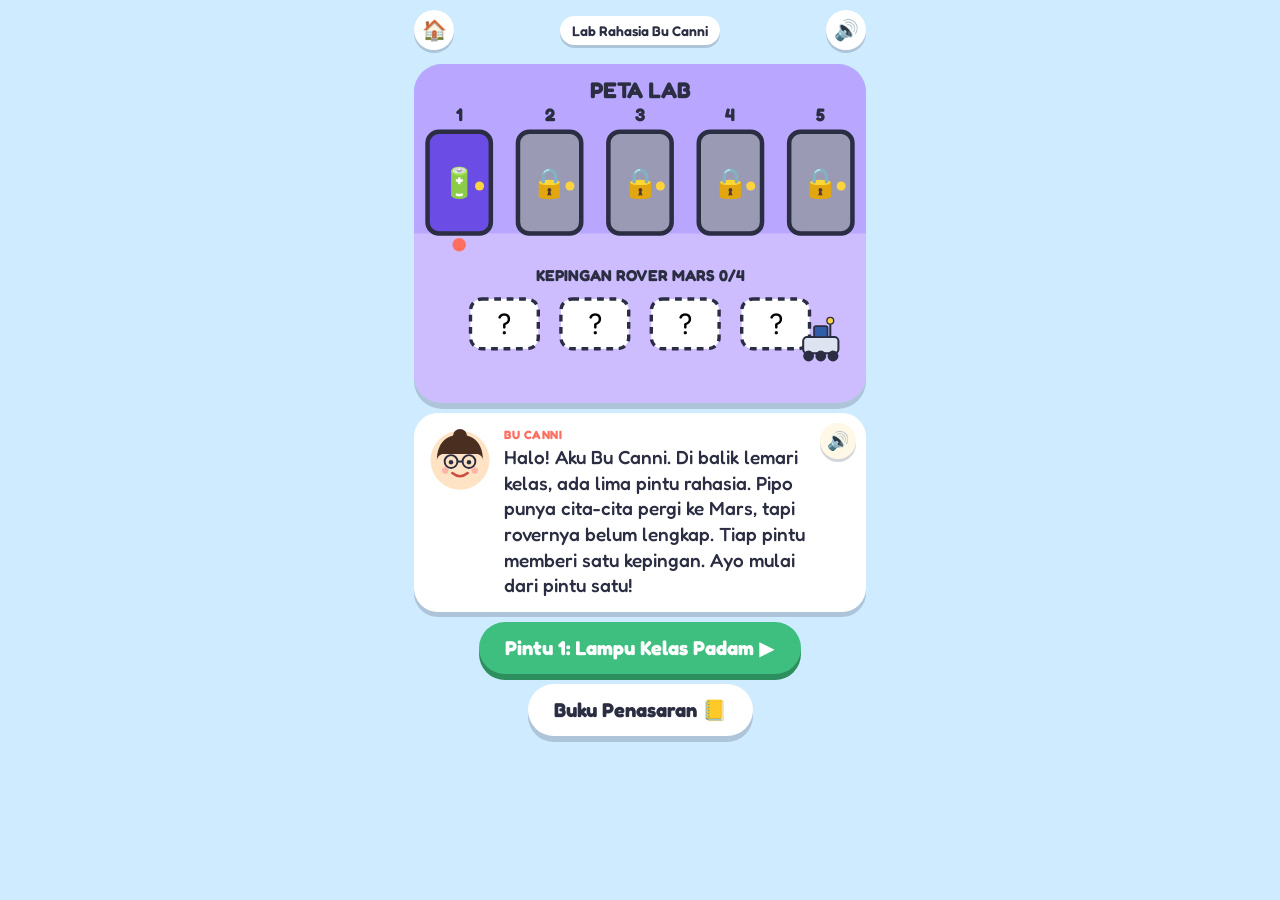
==== lab-bu-canni/index.html @ 76539319 "Abaqa: satu aplikasi untuk pelajaran formal dan game edukasi - Beranda Abaqa dengan dua kategori: Pe" ====
<!DOCTYPE html>
<html lang="id">
<head>
<meta charset="utf-8">
<meta name="viewport" content="width=device-width, initial-scale=1, viewport-fit=cover, user-scalable=no">
<title>Lab Rahasia Bu Canni</title>
<link href="https://fonts.googleapis.com/css2?family=Fredoka:wght@400;500;600;700&display=swap" rel="stylesheet">
<style>
  :root{--sky:#CFEBFF;--sky2:#9ED5FF;--sun:#FFD23F;--coral:#FF6F61;--mint:#6FE0B2;--lav:#B9A7FF;--ink:#2B2D42;--paper:#fff;--cream:#FFF8E7;--shadow:#2B2D4233;--ok:#3FBF7F}
  *{box-sizing:border-box;-webkit-tap-highlight-color:transparent}
  html,body{margin:0;height:100%;background:var(--sky);font-family:"Fredoka",system-ui,sans-serif;color:var(--ink);padding-top:env(safe-area-inset-top);padding-bottom:env(safe-area-inset-bottom)}
  body{display:flex;flex-direction:column;align-items:center;overflow:hidden;touch-action:manipulation;user-select:none;-webkit-user-select:none}
  #app{width:100%;max-width:480px;height:100%;display:flex;flex-direction:column}
  .top{display:flex;align-items:center;justify-content:space-between;gap:8px;padding:10px 14px 4px}
  .top .ep{font-weight:600;font-size:14px;background:#fff;border-radius:999px;padding:6px 12px;box-shadow:0 3px 0 var(--shadow);white-space:nowrap;overflow:hidden;text-overflow:ellipsis}
  .top button{border:0;background:#fff;border-radius:999px;width:40px;height:40px;font-size:20px;box-shadow:0 3px 0 var(--shadow);flex:0 0 auto}
  .steps{display:flex;gap:6px;justify-content:center;padding:4px 0 2px}
  .steps span{width:34px;height:8px;border-radius:999px;background:#fff8}
  .steps span.on{background:var(--coral)}.steps span.done{background:var(--ok)}
  .stage{flex:0 0 auto;margin:4px 14px;background:linear-gradient(var(--sky2),var(--sky));border-radius:28px;overflow:hidden;box-shadow:0 6px 0 var(--shadow);position:relative}
  .stage svg{display:block;width:100%;height:auto}
  .panel{flex:1 1 auto;display:flex;flex-direction:column;padding:6px 14px 14px;gap:10px;min-height:0;overflow:auto}
  .bubble{position:relative;background:var(--paper);border-radius:24px;padding:14px 48px 14px 14px;display:flex;gap:12px;align-items:flex-start;box-shadow:0 5px 0 var(--shadow);min-height:96px}
  .bubble .avatar{flex:0 0 64px;width:64px;height:64px}
  .bubble .who{font-size:12px;font-weight:700;color:var(--coral);letter-spacing:.5px;margin-bottom:2px}
  .bubble p{margin:0;font-size:19px;line-height:1.35;font-weight:500}
  .bubble .replay{position:absolute;right:10px;top:10px;border:0;background:var(--cream);width:36px;height:36px;border-radius:50%;font-size:18px;box-shadow:0 3px 0 var(--shadow)}
  .controls{display:flex;flex-wrap:wrap;gap:10px;justify-content:center;align-items:center}
  .btn{border:0;font-family:inherit;font-weight:700;font-size:20px;color:#fff;background:var(--coral);padding:14px 26px;border-radius:999px;box-shadow:0 6px 0 #C94F43;cursor:pointer;transition:transform .08s}
  .btn:active{transform:translateY(4px);box-shadow:0 2px 0 #C94F43}
  .btn.mint{background:var(--ok);box-shadow:0 6px 0 #2D8F5E}.btn.mint:active{box-shadow:0 2px 0 #2D8F5E}
  .btn.ghost{background:#fff;color:var(--ink);box-shadow:0 6px 0 var(--shadow)}.btn.ghost:active{box-shadow:0 2px 0 var(--shadow)}
  .btn.big{font-size:26px;padding:18px 36px}
  .btn.sq{width:64px;height:64px;padding:0;font-size:28px;border-radius:20px}
  .btn[disabled]{opacity:.4;pointer-events:none}
  .choices{display:grid;grid-template-columns:repeat(3,1fr);gap:10px;width:100%}
  .choice{border:4px solid #fff;background:#fff;border-radius:22px;padding:8px 4px 10px;text-align:center;font-weight:700;font-size:16px;box-shadow:0 5px 0 var(--shadow);cursor:pointer;transition:transform .1s}
  .choice svg{width:64px;height:64px;display:block;margin:0 auto 4px}
  .choice:active{transform:scale(.95)}
  .choice.picked{border-color:var(--sun);background:var(--cream)}
  .slider-wrap{width:100%;background:#fff;border-radius:22px;padding:10px 16px 6px;box-shadow:0 5px 0 var(--shadow)}
  .slider-wrap label{display:flex;justify-content:space-between;font-weight:700;font-size:14px;color:#777}
  input[type=range]{-webkit-appearance:none;width:100%;height:18px;border-radius:999px;background:linear-gradient(90deg,var(--lav),var(--sun));outline:0;margin:8px 0}
  input[type=range]::-webkit-slider-thumb{-webkit-appearance:none;width:44px;height:44px;border-radius:50%;background:#fff;border:5px solid var(--coral);box-shadow:0 4px 0 var(--shadow)}
  input[type=range]::-moz-range-thumb{width:44px;height:44px;border-radius:50%;background:#fff;border:5px solid var(--coral)}
  .pulse{animation:pulse 1s infinite}
  @keyframes pulse{0%,100%{transform:scale(1)}50%{transform:scale(1.08)}}
  .sticker{background:#fff;border-radius:24px;padding:12px;display:flex;gap:12px;align-items:center;box-shadow:0 5px 0 var(--shadow);width:100%}
  .sticker .badge{flex:0 0 72px;width:72px;height:72px;font-size:44px;text-align:center;line-height:72px;background:var(--cream);border-radius:20px}
  .sticker b{display:block;font-size:17px}.sticker span{font-size:15px;line-height:1.3}
  .pop{animation:pop .5s cubic-bezier(.2,1.6,.4,1)}
  @keyframes pop{from{transform:scale(.3);opacity:0}to{transform:scale(1);opacity:1}}
  .confetti{position:absolute;inset:0;pointer-events:none;overflow:hidden}
  .confetti i{position:absolute;top:-10px;width:10px;height:14px;border-radius:3px;animation:fall 1.6s linear forwards}
  @keyframes fall{to{transform:translateY(340px) rotate(540deg);opacity:0}}
  .program{display:flex;flex-wrap:wrap;gap:6px;min-height:44px;width:100%;background:#fff;border-radius:18px;padding:8px;box-shadow:0 4px 0 var(--shadow)}
  .program i{font-style:normal;width:38px;height:38px;border-radius:12px;background:var(--cream);display:grid;place-items:center;font-size:22px;border:3px solid var(--sun)}
  .program i.run{background:var(--sun)}
  .pair{display:grid;grid-template-columns:1fr 1fr;gap:10px;width:100%}
  .pair .btn{font-size:22px;padding:16px 10px}
  .shake{animation:shake .4s}
  @keyframes shake{0%,100%{transform:translateX(0)}25%{transform:translateX(-8px)}75%{transform:translateX(8px)}}
  .book{display:grid;grid-template-columns:repeat(5,1fr);gap:8px;width:100%}
  .book div{background:#fff;border-radius:18px;text-align:center;padding:8px 2px;font-size:30px;box-shadow:0 4px 0 var(--shadow)}
  .book div small{display:block;font-size:11px;font-weight:700;line-height:1.1;margin-top:2px}
  .book div.off{opacity:.35;filter:grayscale(1)}
</style>
</head>
<body>
<div id="app">
  <div class="top">
    <button id="home" title="Peta Lab">🏠</button>
    <span class="ep" id="epLabel">Lab Rahasia Bu Canni</span>
    <button id="mute" title="Suara">🔊</button>
  </div>
  <div class="steps" id="steps"></div>
  <div class="stage"><svg id="scene" viewBox="0 0 400 300"></svg><div class="confetti" id="confetti"></div></div>
  <div class="panel">
    <div class="bubble">
      <div class="avatar" id="avatar"></div>
      <div style="flex:1;min-width:0"><div class="who" id="who">BU CANNI</div><p id="line"></p></div>
      <button class="replay" id="replay" title="Ulangi suara">🔊</button>
    </div>
    <div class="controls" id="controls"></div>
  </div>
</div>

<script>
/* ================= Suara: rekaman (audio/<id>.mp3) atau TTS perangkat ================= */
const LINES={"Halo! Aku Bu Canni. Di balik lemari kelas, ada lima pintu rahasia. Pipo punya cita-cita pergi ke Mars, tapi rovernya belum lengkap. Tiap pintu memberi satu kepingan. Ayo mulai dari pintu satu!": "hub-01", "Kepingan rover sudah satu dari empat. Ayo buka pintu dua!": "hub-02a", "Kepingan rover sudah dua dari empat. Ayo buka pintu tiga!": "hub-02b", "Kepingan rover sudah tiga dari empat. Ayo buka pintu empat!": "hub-02c", "Kepingan rover sudah empat dari empat. Ayo buka pintu lima!": "hub-02d", "Semua pintu sudah terbuka dan Pipo sudah sampai di Mars! Kamu bisa main lagi episode mana saja.": "hub-03", "Pintu ini masih terkunci. Selesaikan episode sebelumnya dulu ya!": "hub-04", "Stikermu sudah nol dari lima. Ayo kumpulkan semuanya!": "hub-05a", "Stikermu sudah satu dari lima. Ayo kumpulkan semuanya!": "hub-05b", "Stikermu sudah dua dari lima. Ayo kumpulkan semuanya!": "hub-05c", "Stikermu sudah tiga dari lima. Ayo kumpulkan semuanya!": "hub-05d", "Stikermu sudah empat dari lima. Ayo kumpulkan semuanya!": "hub-05e", "Stikermu sudah lima dari lima. Lengkap! Hebat sekali!": "hub-06", "Hari ini kita belajar di kelas ya. Pipo juga ikut. Terang sekali kelasnya!": "e1-01", "Aaa! Gelap, Bu! Pipo takut gelap!": "e1-02", "Tenang, Pipo. Lampu padam karena listriknya habis. Hmm... Bu Canni punya ide. Ayo ikut ke lab rahasia!": "e1-03", "Lampu butuh listrik. Menurutmu, listrik bisa datang dari mana? Coba tebak!": "e1-04", "Wah, tebakanmu pintar! Tapi benar atau tidak ya? Ayo kita buktikan!": "e1-05", "Tebakan yang bagus! Benar atau tidak ya? Ayo kita buktikan!": "e1-06", "Ini panel surya. Panel ini suka cahaya matahari. Geser tombolnya supaya panel menghadap matahari!": "e1-07", "Yeay! Lampunya nyala! Lihat, Pipo senang sekali.": "e1-08", "Eh, mataharinya pindah ke atas. Putar panelnya lagi supaya tetap menghadap matahari.": "e1-09", "Hebat! Nyala lagi! Listriknya kita simpan juga ke baterai ya.": "e1-10", "Sekarang matahari sudah di sebelah sana. Kamu pasti bisa!": "e1-11", "Luar biasa! Baterainya hampir penuh!": "e1-12", "Bu, sudah malam! Mataharinya tidur. Lampunya mati lagi...": "e1-13", "Kalau malam, bagaimana ya? Ingat tidak, tadi siang listriknya kita simpan di baterai. Coba tekan baterainya!": "e1-14", "Yeay! Nyala! Baterainya menyimpan listrik dari matahari untuk malam hari.": "e1-15", "Panel surya mengubah cahaya matahari menjadi listrik. Baterai menyimpannya, supaya malam hari lampu tetap bisa nyala.": "e1-16", "Lampu jalan di dekat rumahmu, banyak yang pakai panel surya, lho! Coba cari kalau kamu lewat ya. Dan baterai ini, kita simpan untuk rover Mars Pipo.": "e1-17", "Selamat! Kamu dapat stiker Pakar Matahari. Dan kepingan Baterai untuk rover Mars kita! Sekarang tantangan di rumah: taruh dua es batu. Satu di bawah sinar matahari, satu di tempat teduh. Mana yang cair duluan? Tebak dulu, lalu buktikan!": "e1-18", "Bu, itu apa? Anjing ya?": "e2-01", "Itu kucing, Pipo. Lihat, telinganya runcing dan ada kumisnya.": "e2-02", "Kucing dan anjing bedanya apa, Bu? Aku bingung...": "e2-03", "Pipo belum bisa membedakan, karena Pipo belum pernah belajar. Robot pintar juga harus belajar. Ayo kita ajari Pipo!": "e2-04", "Supaya Pipo bisa membedakan kucing dan anjing, Pipo harus apa? Coba tebak!": "e2-05", "Bu Canni tunjukkan gambar, kamu yang kasih tahu Pipo. Ini kucing atau anjing?": "e2-06", "Yang ini apa?": "e2-07", "Betul! Pipo mencatat: telinga runcing, kumis panjang. Itu kucing.": "e2-08", "Betul! Telinga terkulai, lidah menjulur. Itu anjing.": "e2-09", "Pintar! Pipo makin paham.": "e2-10", "Betul lagi! Pipo mencatat.": "e2-11", "Hebat! Pipo hampir hafal.": "e2-12", "Sempurna! Pipo sudah belajar dari enam contoh!": "e2-13", "Hmm, coba lihat lagi. Telinganya runcing dan ada kumis. Ini kucing. Coba tekan lagi!": "e2-14", "Hmm, coba lihat lagi. Telinganya terkulai dan lidahnya menjulur. Ini anjing. Coba tekan lagi!": "e2-15", "Sekarang giliran Pipo! Ini hewan baru, belum pernah Pipo lihat. Tanya Pipo: ini apa?": "e2-16", "Kucing! Telinganya runcing!": "e2-17", "Satu lagi. Tanya Pipo!": "e2-18", "Anjing! Lidahnya menjulur!": "e2-19", "Yang terakhir. Tanya Pipo!": "e2-20", "Eh? Ini... aku belum pernah belajar ini, Bu! Telinganya panjang sekali...": "e2-21", "Pipo hanya tahu yang sudah diajari. Kelinci belum pernah ada di contoh. Ayo ajari Pipo: ini kelinci!": "e2-22", "Kelinci! Sekarang aku tahu tiga hewan!": "e2-23", "Komputer pintar belajar seperti Pipo: dari banyak contoh. Makin banyak contohnya, makin pintar. Tapi yang belum pernah diajari, dia tidak tahu.": "e2-24", "HP yang bisa mengenali wajah Ayah dan Ibu, belajar dari banyak foto juga, lho! Mata pintar ini kita pasang di rover Mars Pipo.": "e2-25", "Selamat! Kamu dapat stiker Guru Robot. Dan kepingan Mata Pintar untuk rover Mars kita! Sekarang tantangan di rumah: tunjukkan tiga foto hewan ke Ayah atau Ibu, lalu ceritakan apa bedanya. Kamu jadi gurunya!": "e2-26", "Bu Canni! Aku tadi beli es krim, terus tersesat. Aku tidak tahu aku di mana!": "e3-01", "Tenang, Pipo. Jangan ke mana-mana. Ada teman-teman yang bisa melihat Pipo dari langit. Mereka jauh sekali, di atas awan.": "e3-02", "Siapa yang bisa membantu menemukan Pipo dari atas langit? Coba tebak!": "e3-03", "Lihat, ada tiga satelit di langit. Tekan satu satelit untuk minta bantuan!": "e3-04", "Satelit bilang: Pipo ada di dalam lingkaran ini. Hmm, lingkarannya besar sekali! Pipo bisa di mana saja. Tekan satelit lagi!": "e3-05", "Dua lingkaran! Pipo pasti di tempat keduanya bertumpuk. Masih luas. Satu satelit lagi!": "e3-06", "Tiga lingkaran bertemu di satu tempat. Pipo pasti di situ! Tekan tanda tanya di peta!": "e3-07", "Belum, cari tempat ketiga lingkaran bertemu. Di situ ada tanda tanya.": "e3-08", "Ketemu! Bu Canni, aku di dekat toko es krim!": "e3-09", "Satelit mengelilingi Bumi, jauh di atas langit. HP bertanya ke beberapa satelit sekaligus, lalu menggambar titik di peta. Satu satelit saja belum cukup, butuh beberapa.": "e3-10", "Peta di HP Ayah dan Ibu bekerja seperti ini, namanya GPS. Peta ini kita pasang di rover Mars, supaya Pipo tidak tersesat di sana!": "e3-11", "Selamat! Kamu dapat stiker Penjelajah Peta. Dan kepingan Peta untuk rover Mars kita! Sekarang tantangan di rumah: minta Ayah atau Ibu membuka peta di HP. Cari rumahmu, lalu cari sekolahmu. Jauh atau dekat?": "e3-12", "Bu, aku mau kirim surat ke jendela lab Bu Canni pakai layangan. Tapi layanganku tidak mau terbang. Anginnya tidur!": "e4-01", "Layangan memang butuh angin. Tapi Bu Canni punya alat yang bisa terbang tanpa angin: drone! Ayo kita coba.": "e4-02", "Drone bisa terbang tanpa angin. Menurutmu, apa yang membuatnya naik ke atas? Coba tebak!": "e4-03", "Tekan tombolnya cepat-cepat untuk memutar baling-baling! Tap, tap, tap!": "e4-04", "Terbang! Baling-balingnya mendorong udara ke bawah, jadi drone naik. Sekarang geser drone ke jendela Bu Canni.": "e4-05", "Pas di depan jendela! Tekan Antar Surat!": "e4-06", "Terkirim! Terima kasih, Pipo! Suratnya sampai tanpa angin.": "e4-07", "Baling-baling berputar cepat dan mendorong udara ke bawah. Udara yang terdorong membuat drone terangkat ke atas. Layangan beda: dia menunggu angin yang mendorongnya.": "e4-08", "Tahu tidak? Di Mars, ada helikopter kecil bernama Ingenuity yang benar-benar terbang seperti ini! Kita pasang helikopter kecil di rover Pipo.": "e4-09", "Selamat! Kamu dapat stiker Pilot Drone. Dan kepingan Helikopter Mars untuk rover Mars kita! Sekarang tantangan di rumah: tiup telapak tanganmu dari atas, kuat-kuat. Terasa? Itu udara yang terdorong, seperti di bawah drone!": "e4-10", "Semua kepingan sudah lengkap! Baterai, mata pintar, peta, dan helikopter kecil. Ayo ke Mars, Bu!": "e5-01", "Mars sangat jauh, Pipo. Roket butuh berbulan-bulan untuk sampai. Dan kalau rover sudah di Mars, Bu Canni tidak bisa menyetirnya langsung dari Bumi...": "e5-02", "Bagaimana cara menyetir rover yang jauh sekali di Mars? Coba tebak!": "e5-03", "Pertama, roketnya dulu! Hitung mundur bersama Bu Canni. Tekan angkanya!": "e5-04", "Dua.": "e5-05", "Satu.": "e5-06", "Luncurkan! Wuuush!": "e5-07", "Berbulan-bulan kemudian... Rover Pipo mendarat di Mars! Sekarang, susun perintah supaya rover sampai ke bendera. Hati-hati batu!": "e5-08", "Susun dulu perintahnya: panah atas, bawah, kiri, atau kanan.": "e5-09", "Rover menjalankan perintah...": "e5-10", "Aduh! Rover menabrak. Tidak apa-apa, programmer selalu mencoba lagi. Susun ulang ya!": "e5-11", "Rover berhenti, tapi belum sampai bendera. Coba susun lagi!": "e5-12", "Sampai di bendera! Perintahmu tepat. Sekarang level dua, batunya lebih banyak!": "e5-13", "Hebat! Kamu sudah jadi programmer rover Mars!": "e5-14", "Rover di Mars benar-benar dijalankan seperti ini. Ilmuwan di Bumi menyusun perintah satu per satu, lalu mengirimnya. Susunan perintah itu namanya program.": "e5-15", "Orang yang menyusun program namanya programmer. Dan hari ini, kamu sudah jadi programmer! Pipo sampai di Mars berkat kamu.": "e5-16", "Selamat! Kamu dapat stiker Programmer Mars. Dan kepingan Tiket Mars untuk rover Mars kita! Sekarang tantangan di rumah: jadilah rover! Minta Ayah atau Ibu menyusun lima perintah: maju, belok kiri, maju... lalu kamu jalankan persis seperti rover.": "e5-17"};

let muted=false, voice=null, lastText='', currentWho='canni';
/* ---- pilih suara Indonesia terbaik yang ada di perangkat ---- */
const PREF=['damayanti','gadis','google bahasa indonesia','id-id','indonesia'];
function pickVoice(){ if(!('speechSynthesis' in window)) return; const vs=speechSynthesis.getVoices().filter(v=>/^id/i.test(v.lang)); let best=null; for(const p of PREF){ best=vs.find(v=>v.name.toLowerCase().includes(p)); if(best) break; } voice=best||vs[0]||null; }
if('speechSynthesis' in window){ pickVoice(); speechSynthesis.onvoiceschanged=pickVoice; }
/* ---- emosi per kalimat: nada & tempo menyesuaikan isi kalimat ---- */
function mood(s, who){
  const t=s.toLowerCase();
  const excited=/yeay|hebat|selamat|luar biasa|sempurna|pintar!|betul|terbang!|ketemu|luncurkan|terkirim|wuuush|sampai di bendera|lengkap!|pas di depan/.test(t);
  const worried=/takut|tersesat|bingung|mati lagi|aduh|tidak mau terbang|eh\?|belum pernah belajar ini/.test(t);
  const gentle=/tenang|hmm|tidak apa-apa|belum,|coba lihat lagi/.test(t);
  const ask=/\?$/.test(s.trim());
  if(who==='pipo'){ if(worried) return {rate:1.0,pitch:1.45}; if(excited) return {rate:1.15,pitch:1.8}; return {rate:1.1,pitch:1.65}; }
  if(excited) return {rate:1.0,pitch:1.35};
  if(gentle) return {rate:0.85,pitch:1.05};
  if(ask) return {rate:0.9,pitch:1.25};
  return {rate:0.92,pitch:1.15};
}
function tts(text, who){ if(!('speechSynthesis' in window)) return; try{ speechSynthesis.cancel();
  const parts=text.split(/(?<=[.!?…])\s+/).filter(Boolean);
  parts.forEach(p=>{ const u=new SpeechSynthesisUtterance(p); u.lang='id-ID'; if(voice) u.voice=voice; const m=mood(p,who); u.rate=m.rate; u.pitch=m.pitch; speechSynthesis.speak(u); });
}catch(e){} }
/* ---- efek suara kecil (Web Audio, tanpa file) ---- */
let actx=null; function ac(){ try{ if(!actx) actx=new (window.AudioContext||window.webkitAudioContext)(); if(actx.state==='suspended') actx.resume(); }catch(e){} return actx; }
function tone(f,t0,d,type='sine',g=0.12){ const c=ac(); if(!c||muted) return; const o=c.createOscillator(), v=c.createGain(); o.type=type; o.frequency.setValueAtTime(f,c.currentTime+t0); v.gain.setValueAtTime(0,c.currentTime+t0); v.gain.linearRampToValueAtTime(g,c.currentTime+t0+0.01); v.gain.exponentialRampToValueAtTime(0.001,c.currentTime+t0+d); o.connect(v).connect(c.destination); o.start(c.currentTime+t0); o.stop(c.currentTime+t0+d+0.05); }
const sfx={
  tap(){ tone(660,0,0.08,'triangle',0.08); },
  pipo(){ tone(880,0,0.07,'square',0.05); tone(1320,0.08,0.09,'square',0.05); },
  win(){ [523,659,784,1047].forEach((f,i)=>tone(f,i*0.09,0.25,'triangle',0.1)); },
  oops(){ tone(330,0,0.15,'sawtooth',0.06); tone(262,0.15,0.25,'sawtooth',0.06); },
  whoosh(){ const c=ac(); if(!c||muted) return; const o=c.createOscillator(), v=c.createGain(); o.type='sawtooth'; o.frequency.setValueAtTime(120,c.currentTime); o.frequency.exponentialRampToValueAtTime(900,c.currentTime+1.2); v.gain.setValueAtTime(0.08,c.currentTime); v.gain.exponentialRampToValueAtTime(0.001,c.currentTime+1.4); o.connect(v).connect(c.destination); o.start(); o.stop(c.currentTime+1.5); }
};
const AUDIO_BASE='audio/'; let player=null, noAudio=false;
function say(text, who){ lastText=text; if(muted) return; try{ speechSynthesis.cancel(); }catch(e){} if(player){ player.pause(); player=null; }
  if(who==='pipo') sfx.pipo();
  const id=LINES[text]; if(!id||noAudio){ tts(text,who); return; }
  const a=new Audio(AUDIO_BASE+id+'.mp3'); player=a;
  a.onerror=()=>{ if(player===a){ noAudio=true; tts(text,who); } };
  a.play().catch(()=>{ if(player===a) tts(text,who); });
}
document.getElementById('replay').onclick=()=>say(lastText,currentWho);
document.getElementById('mute').onclick=function(){ ac(); muted=!muted; this.textContent=muted?'🔇':'🔊'; if(muted){try{speechSynthesis.cancel()}catch(e){}} };
document.getElementById('home').onclick=()=>{ stopLoop(); hub(); };

const KATA=['nol','satu','dua','tiga','empat','lima'];
/* ================= Progres ================= */
let prog={done:[]};
try{ const s=localStorage.getItem('labBuCanni'); if(s) prog=JSON.parse(s); }catch(e){}
function saveProg(){ try{ localStorage.setItem('labBuCanni',JSON.stringify(prog)); }catch(e){} }

/* ================= Karakter & gambar ================= */
const buCanni=`<svg viewBox="0 0 100 100"><circle cx="50" cy="52" r="46" fill="#FFE3C4"/><path d="M14 52c0-28 16-40 36-40s36 12 36 40c0-6-6-10-10-10H24c-4 0-10 4-10 10z" fill="#4A2E1F"/><circle cx="50" cy="14" r="11" fill="#4A2E1F"/><circle cx="36" cy="54" r="10" fill="none" stroke="#2B2D42" stroke-width="3"/><circle cx="64" cy="54" r="10" fill="none" stroke="#2B2D42" stroke-width="3"/><path d="M46 54h8" stroke="#2B2D42" stroke-width="3"/><circle cx="36" cy="55" r="3.5" fill="#2B2D42"/><circle cx="64" cy="55" r="3.5" fill="#2B2D42"/><circle cx="27" cy="68" r="5" fill="#FFB4A8"/><circle cx="73" cy="68" r="5" fill="#FFB4A8"/><path d="M38 72q12 10 24 0" fill="none" stroke="#C94F43" stroke-width="4" stroke-linecap="round"/></svg>`;
function pipo(x,y,mood='happy',scale=1){
  const eyes={
    happy:`<circle cx="-12" cy="-6" r="7" fill="#fff"/><circle cx="12" cy="-6" r="7" fill="#fff"/><circle cx="-11" cy="-5" r="4" fill="#2B2D42"/><circle cx="13" cy="-5" r="4" fill="#2B2D42"/><path d="M-9 8q9 8 18 0" fill="none" stroke="#2B2D42" stroke-width="3" stroke-linecap="round"/>`,
    worried:`<circle cx="-12" cy="-6" r="7" fill="#fff"/><circle cx="12" cy="-6" r="7" fill="#fff"/><circle cx="-12" cy="-4" r="4" fill="#2B2D42"/><circle cx="12" cy="-4" r="4" fill="#2B2D42"/><path d="M-20 -17l10 4M20 -17l-10 4" stroke="#2B2D42" stroke-width="3" stroke-linecap="round"/><ellipse cx="0" cy="10" rx="6" ry="5" fill="#2B2D42"/>`,
    wow:`<circle cx="-12" cy="-6" r="8" fill="#fff"/><circle cx="12" cy="-6" r="8" fill="#fff"/><circle cx="-12" cy="-6" r="5" fill="#2B2D42"/><circle cx="12" cy="-6" r="5" fill="#2B2D42"/><circle cx="0" cy="10" r="5" fill="#2B2D42"/>`,
    yay:`<path d="M-18 -6q6 -8 12 0M6 -6q6 -8 12 0" fill="none" stroke="#2B2D42" stroke-width="3.5" stroke-linecap="round"/><path d="M-10 6q10 12 20 0z" fill="#2B2D42"/><path d="M-6 9q6 4 12 0" fill="#FF8A80"/>`,
    think:`<circle cx="-12" cy="-6" r="7" fill="#fff"/><circle cx="12" cy="-6" r="7" fill="#fff"/><circle cx="-10" cy="-8" r="4" fill="#2B2D42"/><circle cx="14" cy="-8" r="4" fill="#2B2D42"/><path d="M-8 9q9 -4 18 0" fill="none" stroke="#2B2D42" stroke-width="3" stroke-linecap="round"/>`
  }[mood];
  return `<g transform="translate(${x} ${y}) scale(${scale})"><line x1="0" y1="-34" x2="0" y2="-50" stroke="#2B2D42" stroke-width="4"/><circle cx="0" cy="-54" r="7" fill="#FFD23F" stroke="#2B2D42" stroke-width="3"/><rect x="-30" y="-34" width="60" height="58" rx="18" fill="#6FE0B2" stroke="#2B2D42" stroke-width="4"/><rect x="-24" y="-26" width="48" height="36" rx="12" fill="#DFFFF1"/>${eyes}<circle cx="-18" cy="30" r="8" fill="#2B2D42"/><circle cx="18" cy="30" r="8" fill="#2B2D42"/><rect x="-40" y="-10" width="10" height="22" rx="5" fill="#6FE0B2" stroke="#2B2D42" stroke-width="3"/><rect x="30" y="-10" width="10" height="22" rx="5" fill="#6FE0B2" stroke="#2B2D42" stroke-width="3"/></g>`;
}
function lamp(x,y,on){ return `<g transform="translate(${x} ${y})">${on?`<circle cx="0" cy="22" r="46" fill="#FFD23F" opacity=".28"/><circle cx="0" cy="22" r="28" fill="#FFD23F" opacity=".35"/>`:''}<line x1="0" y1="-40" x2="0" y2="-10" stroke="#2B2D42" stroke-width="4"/><rect x="-12" y="-14" width="24" height="12" rx="4" fill="#9A9AB5" stroke="#2B2D42" stroke-width="3"/><path d="M-18 0c0-12 36-12 36 0 0 12-8 14-8 24h-20c0-10-8-12-8-24z" fill="${on?'#FFE66D':'#DDE3F0'}" stroke="#2B2D42" stroke-width="3"/>${on?`<path d="M-8 6l4 8 4-8 4 8" fill="none" stroke="#FF9F1C" stroke-width="2"/>`:''}</g>`; }
function sun(x,y,r=26){ return `<g transform="translate(${x} ${y})"><g stroke="#FFB703" stroke-width="5" stroke-linecap="round">${[0,45,90,135,180,225,270,315].map(a=>`<line x1="${Math.cos(a*Math.PI/180)*(r+8)}" y1="${Math.sin(a*Math.PI/180)*(r+8)}" x2="${Math.cos(a*Math.PI/180)*(r+18)}" y2="${Math.sin(a*Math.PI/180)*(r+18)}"/>`).join('')}</g><circle r="${r}" fill="#FFD23F" stroke="#FFB703" stroke-width="4"/><circle cx="-8" cy="-4" r="3" fill="#2B2D42"/><circle cx="8" cy="-4" r="3" fill="#2B2D42"/><path d="M-8 6q8 7 16 0" fill="none" stroke="#2B2D42" stroke-width="3" stroke-linecap="round"/></g>`; }
function moon(x,y){ return `<g transform="translate(${x} ${y})"><circle r="26" fill="#FFF3B0"/><circle cx="10" cy="-6" r="22" fill="#1E2A4A"/><circle cx="-10" cy="4" r="3" fill="#E6D98A"/></g>`; }
function cloud(x,y,s=1){ return `<g transform="translate(${x} ${y}) scale(${s})" fill="#fff"><ellipse cx="0" cy="0" rx="34" ry="16"/><circle cx="-12" cy="-8" r="14"/><circle cx="10" cy="-10" r="17"/></g>`; }
function stars(){ return `<g fill="#fff">${[30,90,150,250,330,370,200,120].map((x,i)=>`<circle cx="${x}" cy="${15+(i*37)%70}" r="2"/>`).join('')}</g>`; }
function battery(x,y,level,glow){ return `<g id="batt" transform="translate(${x} ${y})"><g class="${glow?'pulse':''}" style="transform-box:fill-box;transform-origin:center">${glow?`<circle r="44" fill="#FFD23F" opacity=".3"/>`:''}<rect x="-26" y="-16" width="52" height="32" rx="8" fill="#fff" stroke="#2B2D42" stroke-width="4"/><rect x="26" y="-7" width="7" height="14" rx="2" fill="#2B2D42"/><rect x="-21" y="-11" width="${42*level}" height="22" rx="5" fill="${level>0.3?'#3FBF7F':'#FF6F61'}"/><text x="0" y="36" text-anchor="middle" font-size="12" font-weight="700" fill="#2B2D42" font-family="Fredoka">BATERAI</text></g></g>`; }
function cat(x,y,s=1,c='#F4A261'){ return `<g transform="translate(${x} ${y}) scale(${s})"><path d="M-26 -20l8 -22 14 14h8l14 -14 8 22z" fill="${c}" stroke="#2B2D42" stroke-width="3"/><circle r="28" fill="${c}" stroke="#2B2D42" stroke-width="3"/><circle cx="-10" cy="-4" r="4" fill="#2B2D42"/><circle cx="10" cy="-4" r="4" fill="#2B2D42"/><path d="M-4 6l4 4 4-4z" fill="#FF8A80"/><path d="M-30 4h18M-30 12h18M12 4h18M12 12h18" stroke="#2B2D42" stroke-width="2"/></g>`; }
function dog(x,y,s=1,c='#C58B5A'){ return `<g transform="translate(${x} ${y}) scale(${s})"><ellipse cx="-28" cy="0" rx="9" ry="20" fill="#8A5A3B" stroke="#2B2D42" stroke-width="3"/><ellipse cx="28" cy="0" rx="9" ry="20" fill="#8A5A3B" stroke="#2B2D42" stroke-width="3"/><circle r="28" fill="${c}" stroke="#2B2D42" stroke-width="3"/><circle cx="-10" cy="-6" r="4" fill="#2B2D42"/><circle cx="10" cy="-6" r="4" fill="#2B2D42"/><ellipse cx="0" cy="8" rx="7" ry="5" fill="#2B2D42"/><path d="M-6 14q6 6 12 0" fill="none" stroke="#2B2D42" stroke-width="2.5"/><path d="M0 18v4" stroke="#FF8A80" stroke-width="4" stroke-linecap="round"/></g>`; }
function rabbit(x,y,s=1){ return `<g transform="translate(${x} ${y}) scale(${s})"><ellipse cx="-12" cy="-32" rx="8" ry="22" fill="#fff" stroke="#2B2D42" stroke-width="3"/><ellipse cx="12" cy="-32" rx="8" ry="22" fill="#fff" stroke="#2B2D42" stroke-width="3"/><ellipse cx="-12" cy="-30" rx="3" ry="14" fill="#FFB4A8"/><ellipse cx="12" cy="-30" rx="3" ry="14" fill="#FFB4A8"/><circle r="26" fill="#fff" stroke="#2B2D42" stroke-width="3"/><circle cx="-9" cy="-4" r="4" fill="#2B2D42"/><circle cx="9" cy="-4" r="4" fill="#2B2D42"/><path d="M-3 6l3 3 3-3z" fill="#FF8A80"/><rect x="-4" y="10" width="8" height="7" rx="2" fill="#fff" stroke="#2B2D42" stroke-width="2"/></g>`; }
function satellite(x,y,glow){ return `<g transform="translate(${x} ${y})" class="sat" style="cursor:pointer">${glow?`<circle r="30" fill="#FFD23F" opacity=".35"/>`:''}<rect x="-36" y="-8" width="24" height="16" rx="3" fill="#2F5DA8" stroke="#2B2D42" stroke-width="2.5"/><rect x="12" y="-8" width="24" height="16" rx="3" fill="#2F5DA8" stroke="#2B2D42" stroke-width="2.5"/><rect x="-12" y="-12" width="24" height="24" rx="5" fill="#DDE3F0" stroke="#2B2D42" stroke-width="2.5"/><circle cy="-18" r="5" fill="#FFD23F" stroke="#2B2D42" stroke-width="2"/></g>`; }
function drone(x,y,spin){ return `<g transform="translate(${x} ${y})"><rect x="-22" y="-8" width="44" height="18" rx="8" fill="#6B4DE6" stroke="#2B2D42" stroke-width="3"/><circle cx="-4" cy="1" r="4" fill="#FFD23F"/><circle cx="8" cy="1" r="4" fill="#FF6F61"/><line x1="-22" y1="-4" x2="-44" y2="-14" stroke="#2B2D42" stroke-width="4"/><line x1="22" y1="-4" x2="44" y2="-14" stroke="#2B2D42" stroke-width="4"/>${[-44,44].map(px=>`<ellipse cx="${px}" cy="-16" rx="${spin?18:14}" ry="4" fill="${spin?'#2B2D4288':'#2B2D42'}"/>`).join('')}<rect x="-6" y="10" width="12" height="8" fill="#FFB4A8" stroke="#2B2D42" stroke-width="2"/></g>`; }
function rocket(x,y,fire){ return `<g transform="translate(${x} ${y})">${fire?`<path d="M-12 40q12 40 24 0z" fill="#FFB703"/><path d="M-6 40q6 22 12 0z" fill="#FFF3B0"/>`:''}<path d="M0 -60q30 30 20 100h-40q-10 -70 20 -100z" fill="#fff" stroke="#2B2D42" stroke-width="4"/><path d="M-20 40l-16 18 16 -2zM20 40l16 18-16-2z" fill="#FF6F61" stroke="#2B2D42" stroke-width="3"/><circle cy="-10" r="10" fill="#9ED5FF" stroke="#2B2D42" stroke-width="3"/><path d="M0 -60q10 12 14 30h-28q4 -18 14 -30z" fill="#FF6F61"/></g>`; }
function rover(x,y,s=1){ return `<g transform="translate(${x} ${y}) scale(${s})"><rect x="-26" y="-14" width="52" height="24" rx="6" fill="#DDE3F0" stroke="#2B2D42" stroke-width="3"/><rect x="-10" y="-30" width="20" height="16" rx="3" fill="#2F5DA8" stroke="#2B2D42" stroke-width="2.5"/><line x1="14" y1="-14" x2="14" y2="-34" stroke="#2B2D42" stroke-width="3"/><circle cx="14" cy="-38" r="5" fill="#FFD23F" stroke="#2B2D42" stroke-width="2"/><circle cx="-18" cy="14" r="8" fill="#2B2D42"/><circle cx="0" cy="14" r="8" fill="#2B2D42"/><circle cx="18" cy="14" r="8" fill="#2B2D42"/></g>`; }

/* ================= Engine ================= */
const scene=document.getElementById('scene'), lineEl=document.getElementById('line'), ctrl=document.getElementById('controls'), avatarEl=document.getElementById('avatar'), whoEl=document.getElementById('who'), epLabel=document.getElementById('epLabel'), stepsEl=document.getElementById('steps');
let loop=null; function stopLoop(){ clearInterval(loop); loop=null; }
function speak(text, who='canni'){ currentWho=who; whoEl.textContent=who==='pipo'?'PIPO':'BU CANNI'; whoEl.style.color=who==='pipo'?'#2D8F5E':'#FF6F61'; avatarEl.innerHTML=who==='pipo'?`<svg viewBox="0 0 100 100">${pipo(50,54,'happy',0.8)}</svg>`:buCanni; lineEl.textContent=text; say(text,who); }
function controls(html){ ctrl.innerHTML=html; }
const handlers={};
function btn(label,fn,cls=''){ const id='b'+Math.random().toString(36).slice(2); handlers[id]=fn; return `<button class="btn ${cls}" id="${id}">${label}</button>`; }
ctrl.addEventListener('click',e=>{ const b=e.target.closest('.btn,.choice'); if(b) sfx.tap(); if(b&&b.classList.contains('btn')&&handlers[b.id]) handlers[b.id](); });
function confetti(){ sfx.win(); const c=document.getElementById('confetti'); c.innerHTML=''; const cols=['#FF6F61','#FFD23F','#6FE0B2','#B9A7FF','#9ED5FF']; for(let i=0;i<40;i++){ const s=document.createElement('i'); s.style.left=Math.random()*100+'%'; s.style.background=cols[i%5]; s.style.animationDelay=(Math.random()*.6)+'s'; c.appendChild(s);} setTimeout(()=>c.innerHTML='',2200); }
const STEPS=['Cerita','Tebak','Coba','Aha!','Buku'];
function setStep(n){ stepsEl.innerHTML=n<0?'':STEPS.map((s,i)=>`<span class="${i<n?'done':i===n?'on':''}" title="${s}"></span>`).join(''); }
function next(label,fn,cls='ghost'){ controls(btn(label,fn,cls)); }
/* Tebak: pilihan 3 gambar; jawaban apa pun diterima — tujuannya anak menebak dulu */
function guessStep(question, opts, bestKey, onGo){
  speak(question);
  const render=(picked)=>`<div class="choices">${opts.map(o=>`<div class="choice ${o.k===picked?'picked':''}" data-k="${o.k}">${o.svg}${o.label}</div>`).join('')}</div>`;
  controls(render(null));
  ctrl.querySelectorAll('.choice').forEach(c=>c.onclick=()=>{ const k=c.dataset.k; speak(k===bestKey?'Wah, tebakanmu pintar! Tapi benar atau tidak ya? Ayo kita buktikan!':'Tebakan yang bagus! Benar atau tidak ya? Ayo kita buktikan!'); controls(render(k)+btn('Buktikan! 🔬',onGo,'mint')); });
}
/* Buku Penasaran: stiker + tantangan rumah + kepingan Mars */
function finishEpisode(n, sticker, challenge){
  setStep(4); stopLoop();
  if(!prog.done.includes(n)){ prog.done.push(n); saveProg(); }
  const ep=EPISODES[n-1];
  scene.innerHTML=`<rect width="400" height="300" fill="#FFF8E7"/><rect x="60" y="30" width="280" height="250" rx="18" fill="#fff" stroke="#2B2D42" stroke-width="4"/><rect x="60" y="30" width="280" height="40" rx="18" fill="#FFD23F"/><text x="200" y="57" text-anchor="middle" font-family="Fredoka" font-weight="700" font-size="18" fill="#2B2D42">BUKU PENASARAN</text><g class="pop" style="transform-box:fill-box;transform-origin:center"><text x="200" y="170" text-anchor="middle" font-size="80">${sticker.icon}</text><text x="200" y="225" text-anchor="middle" font-family="Fredoka" font-weight="700" font-size="20" fill="#2B2D42">${sticker.name} ⭐</text></g>${pipo(330,255,'yay',0.5)}`;
  confetti();
  speak(`Selamat! Kamu dapat stiker ${sticker.name}. Dan kepingan ${ep.piece} untuk rover Mars kita! Sekarang tantangan di rumah: ${challenge.say}`);
  controls(`<div class="sticker"><div class="badge">${challenge.icon}</div><div><b>Coba di rumah</b><span>${challenge.text}</span></div></div>`+btn('Peta Lab 🗺️',()=>hub(),n<5?'ghost':'mint')+(n<5?btn('Episode '+(n+1)+' ▶',()=>EPISODES[n].start(),'mint'):''));
}

/* ================= HUB: Peta Lab ================= */
const EPISODES=[
 {n:1,title:'Lampu Kelas Padam',topic:'Panel surya',piece:'Baterai',icon:'🔋',start:()=>ep1()},
 {n:2,title:'Pipo Belajar Mengenal Kucing',topic:'Cara AI belajar',piece:'Mata Pintar',icon:'📷',start:()=>ep2()},
 {n:3,title:'Pipo Tersesat',topic:'Satelit & GPS',piece:'Peta',icon:'🗺️',start:()=>ep3()},
 {n:4,title:'Layangan vs Drone',topic:'Baling-baling',piece:'Helikopter Mars',icon:'🚁',start:()=>ep4()},
 {n:5,title:'Pipo ke Mars!',topic:'Roket & program',piece:'Tiket Mars',icon:'🚀',start:()=>ep5()}
];
function hub(){
  stopLoop(); setStep(-1); epLabel.textContent='Lab Rahasia Bu Canni';
  const done=prog.done, nextN=[1,2,3,4,5].find(n=>!done.includes(n))||5;
  const doors=EPISODES.map((e,i)=>{ const x=40+i*80, d=done.includes(e.n), open=e.n<=nextN; return `<g class="door" data-n="${e.n}" transform="translate(${x} 60)" style="cursor:${open?'pointer':'default'}"><rect x="-28" y="0" width="56" height="90" rx="10" fill="${d?'#3FBF7F':open?'#6B4DE6':'#9A9AB5'}" stroke="#2B2D42" stroke-width="4"/><circle cx="18" cy="48" r="4" fill="#FFD23F"/><text y="-10" text-anchor="middle" font-family="Fredoka" font-weight="700" font-size="16" fill="#2B2D42">${e.n}</text><text y="54" text-anchor="middle" font-size="26">${d?'⭐':open?e.icon:'🔒'}</text>${open&&!d?`<g class="pulse" style="transform-box:fill-box;transform-origin:center"><circle cy="100" r="6" fill="#FF6F61"/></g>`:''}</g>`; }).join('');
  const slots=[1,2,3,4].map((n,i)=>`<g transform="translate(${80+i*80} 230)"><rect x="-30" y="-22" width="60" height="44" rx="10" fill="${done.includes(n)?'#DFFFF1':'#fff'}" stroke="#2B2D42" stroke-width="3" stroke-dasharray="${done.includes(n)?'0':'6 5'}"/><text y="9" text-anchor="middle" font-size="26">${done.includes(n)?EPISODES[n-1].icon:'?'}</text></g>`).join('');
  scene.innerHTML=`<rect width="400" height="300" fill="#B9A7FF"/><rect x="0" y="150" width="400" height="150" fill="#CDBDFF"/><text x="200" y="30" text-anchor="middle" font-family="Fredoka" font-weight="700" font-size="20" fill="#2B2D42">PETA LAB</text>${doors}<text x="200" y="192" text-anchor="middle" font-family="Fredoka" font-weight="700" font-size="14" fill="#2B2D42">KEPINGAN ROVER MARS ${done.filter(n=>n<5).length}/4</text>${slots}${rover(360,250,0.6)}`;
  scene.querySelectorAll('.door').forEach(d=>d.onclick=()=>{ const n=+d.dataset.n; if(n<=nextN) EPISODES[n-1].start(); else speak('Pintu ini masih terkunci. Selesaikan episode sebelumnya dulu ya!'); });
  if(done.length===0) speak('Halo! Aku Bu Canni. Di balik lemari kelas, ada lima pintu rahasia. Pipo punya cita-cita pergi ke Mars, tapi rovernya belum lengkap. Tiap pintu memberi satu kepingan. Ayo mulai dari pintu satu!');
  else if(done.length>=5) speak('Semua pintu sudah terbuka dan Pipo sudah sampai di Mars! Kamu bisa main lagi episode mana saja.');
  else speak(`Kepingan rover sudah ${KATA[done.filter(n=>n<5).length]} dari empat. Ayo buka pintu ${KATA[nextN]}!`);
  controls(btn(done.length>=5?'Main lagi 🔁':`Pintu ${nextN}: ${EPISODES[nextN-1].title} ▶`,()=>EPISODES[nextN-1].start(),'mint')+btn('Buku Penasaran 📒',bookView,'ghost'));
}
function bookView(){
  setStep(-1); scene.innerHTML=`<rect width="400" height="300" fill="#FFF8E7"/><text x="200" y="40" text-anchor="middle" font-family="Fredoka" font-weight="700" font-size="20" fill="#2B2D42">BUKU PENASARAN</text>${pipo(200,190,'happy',1.1)}`;
  const st=[['☀️','Pakar Matahari'],['🤖','Guru Robot'],['🛰️','Penjelajah Peta'],['🚁','Pilot Drone'],['👩‍🚀','Programmer Mars']];
  speak(`Stikermu sudah ${KATA[prog.done.length]} dari lima. ${prog.done.length<5?'Ayo kumpulkan semuanya!':'Lengkap! Hebat sekali!'}`);
  controls(`<div class="book">${st.map((s,i)=>`<div class="${prog.done.includes(i+1)?'':'off'}">${s[0]}<small>${s[1]}</small></div>`).join('')}</div>`+btn('Kembali 🗺️',hub,'ghost'));
}
function startEp(n){ stopLoop(); epLabel.textContent=`Episode ${n} · ${EPISODES[n-1].title}`; setStep(0); }

/* ================= EPISODE 1: Lampu Kelas Padam ================= */
let e1={round:0,batt:0,meter:0,angle:60,held:0};
const suns=[{x:70,y:70,a:150},{x:200,y:45,a:90},{x:330,y:70,a:30}];
function classroom(lampOn,mood,dark){ return `<rect width="400" height="300" fill="#FFF8E7"/><rect x="0" y="210" width="400" height="90" fill="#E8C9A0"/><rect x="40" y="40" width="200" height="100" rx="8" fill="#2E7D5B" stroke="#8A5A3B" stroke-width="6"/><text x="140" y="98" text-anchor="middle" font-family="Fredoka" font-weight="700" font-size="26" fill="#fff">1 + 1 = 2</text><rect x="270" y="150" width="110" height="60" rx="8" fill="#F4A261"/><rect x="278" y="210" width="10" height="40" fill="#C9763C"/><rect x="362" y="210" width="10" height="40" fill="#C9763C"/>${lamp(320,40,lampOn)}${pipo(120,215,mood)}${dark?`<rect width="400" height="300" fill="#1E2A4A" opacity=".72"/>${pipo(120,215,mood)}`:''}`; }
function ep1(){ startEp(1); e1={round:0,batt:0,meter:0,angle:60,held:0};
  scene.innerHTML=classroom(true,'happy',false); speak('Hari ini kita belajar di kelas ya. Pipo juga ikut. Terang sekali kelasnya!');
  next('Lanjut ▶',()=>{ scene.innerHTML=classroom(false,'worried',true); speak('Aaa! Gelap, Bu! Pipo takut gelap!','pipo');
    next('Lanjut ▶',()=>{ speak('Tenang, Pipo. Lampu padam karena listriknya habis. Hmm... Bu Canni punya ide. Ayo ikut ke lab rahasia!'); next('Ke Lab! 🚪',ep1Guess,''); }); });
}
function ep1Guess(){ setStep(1);
  scene.innerHTML=`<rect width="400" height="300" fill="#DDF3FF"/><rect x="0" y="220" width="400" height="80" fill="#B9A7FF"/><rect x="30" y="120" width="340" height="100" rx="14" fill="#fff" stroke="#2B2D42" stroke-width="4"/><rect x="50" y="90" width="60" height="30" rx="6" fill="#FF6F61"/><rect x="130" y="80" width="40" height="40" rx="20" fill="#6FE0B2"/><rect x="190" y="95" width="80" height="25" rx="6" fill="#FFD23F"/>${pipo(200,185,'wow',0.9)}<text x="200" y="50" text-anchor="middle" font-family="Fredoka" font-weight="700" font-size="22" fill="#2B2D42">Listrik datang dari mana ya?</text>`;
  guessStep('Lampu butuh listrik. Menurutmu, listrik bisa datang dari mana? Coba tebak!',[
    {k:'matahari',label:'Matahari',svg:`<svg viewBox="0 0 100 100">${sun(50,50,22)}</svg>`},
    {k:'kue',label:'Kue',svg:`<svg viewBox="0 0 100 100"><path d="M20 55h60v25a8 8 0 0 1-8 8H28a8 8 0 0 1-8-8z" fill="#F4A261"/><path d="M18 50q16-14 32 0t32 0v8H18z" fill="#FF8FA3"/><circle cx="50" cy="40" r="7" fill="#FF6F61"/><rect x="48" y="22" width="4" height="16" fill="#2B2D42"/><circle cx="50" cy="18" r="5" fill="#FFD23F"/></svg>`},
    {k:'bulan',label:'Bulan',svg:`<svg viewBox="0 0 100 100"><rect width="100" height="100" rx="20" fill="#1E2A4A"/>${moon(50,50)}</svg>`}
  ],'matahari',()=>{setStep(2);ep1Round();});
}
function labScene(night,sunPos,angle,lampOn,battLevel,battGlow){ return `<rect width="400" height="300" fill="${night?'#1E2A4A':'#CFEBFF'}"/>${night?stars()+moon(80,60):cloud(300,50,0.7)+cloud(90,120,0.5)+sun(sunPos.x,sunPos.y)}<rect x="0" y="230" width="400" height="70" fill="${night?'#2F3C66':'#8BDB8B'}"/><rect x="195" y="170" width="10" height="60" fill="#5B5F7A"/><g transform="translate(200 170) rotate(${90-angle})"><rect x="-55" y="-14" width="110" height="28" rx="6" fill="#2F5DA8" stroke="#2B2D42" stroke-width="4"/><g stroke="#9ED5FF" stroke-width="2">${[-33,-11,11,33].map(x=>`<line x1="${x}" y1="-12" x2="${x}" y2="12"/>`).join('')}<line x1="-52" y1="0" x2="52" y2="0"/></g><circle cx="0" cy="-26" r="6" fill="#FFD23F" stroke="#2B2D42" stroke-width="3"/></g>${lamp(330,180,lampOn)}${battery(70,200,battLevel,battGlow)}${pipo(140,265,lampOn?'yay':'happy',0.55)}<rect x="240" y="250" width="130" height="22" rx="11" fill="#fff" stroke="#2B2D42" stroke-width="3"/><rect x="244" y="254" width="${122*e1.meter}" height="14" rx="7" fill="${e1.meter>0.85?'#3FBF7F':'#FFD23F'}"/><text x="305" y="290" text-anchor="middle" font-family="Fredoka" font-weight="700" font-size="12" fill="${night?'#fff':'#2B2D42'}">LISTRIK</text>`; }
function ep1Round(){ const r=e1.round; e1.meter=0; e1.held=0;
  scene.innerHTML=labScene(false,suns[r],e1.angle,false,e1.batt,false);
  speak(['Ini panel surya. Panel ini suka cahaya matahari. Geser tombolnya supaya panel menghadap matahari!','Eh, mataharinya pindah ke atas. Putar panelnya lagi supaya tetap menghadap matahari.','Sekarang matahari sudah di sebelah sana. Kamu pasti bisa!'][r]);
  controls(`<div class="slider-wrap"><label><span>⟵ kiri</span><span>putar panel</span><span>kanan ⟶</span></label><input type="range" id="tilt" min="10" max="170" value="${180-e1.angle}"></div>`);
  const sl=document.getElementById('tilt'); sl.oninput=()=>{ e1.angle=180-parseInt(sl.value,10); };
  stopLoop(); loop=setInterval(()=>{ const diff=Math.abs(e1.angle-suns[r].a); const target=Math.max(0,1-diff/60); e1.meter+=(target-e1.meter)*0.25; const on=e1.meter>0.85; scene.innerHTML=labScene(false,suns[r],e1.angle,on,e1.batt,false);
    if(on){ e1.held++; if(e1.held===1) speak(['Yeay! Lampunya nyala! Lihat, Pipo senang sekali.','Hebat! Nyala lagi! Listriknya kita simpan juga ke baterai ya.','Luar biasa! Baterainya hampir penuh!'][r]); if(e1.held>14){ stopLoop(); e1.batt=Math.min(1,e1.batt+0.34); confetti(); scene.innerHTML=labScene(false,suns[r],e1.angle,true,e1.batt,false); next(r<2?'Lanjut ▶':'Sudah malam 🌙',()=>{ e1.round++; e1.round<3?ep1Round():ep1Night(); },'mint'); } } else e1.held=0; },100);
}
function ep1Night(){ e1.meter=0; scene.innerHTML=labScene(true,null,e1.angle,false,e1.batt,false); speak('Bu, sudah malam! Mataharinya tidur. Lampunya mati lagi...','pipo');
  next('Lanjut ▶',()=>{ speak('Kalau malam, bagaimana ya? Ingat tidak, tadi siang listriknya kita simpan di baterai. Coba tekan baterainya!'); scene.innerHTML=labScene(true,null,e1.angle,false,e1.batt,true); controls(''); const b=document.getElementById('batt'); b.style.cursor='pointer'; b.onclick=()=>{ e1.meter=1; scene.innerHTML=labScene(true,null,e1.angle,true,e1.batt,false); confetti(); speak('Yeay! Nyala! Baterainya menyimpan listrik dari matahari untuk malam hari.'); next('Wah, kok bisa? 🤔',ep1Aha,'mint'); }; });
}
function ep1Aha(){ setStep(3);
  scene.innerHTML=`<rect width="400" height="300" fill="#FFF8E7"/>${sun(60,70,24)}<path d="M95 70h40" stroke="#FFB703" stroke-width="5" stroke-linecap="round" stroke-dasharray="8 8"/><g transform="translate(180 70)"><rect x="-40" y="-20" width="80" height="40" rx="8" fill="#2F5DA8" stroke="#2B2D42" stroke-width="4"/><g stroke="#9ED5FF" stroke-width="2"><line x1="-20" y1="-18" x2="-20" y2="18"/><line x1="0" y1="-18" x2="0" y2="18"/><line x1="20" y1="-18" x2="20" y2="18"/></g></g><path d="M225 70h40" stroke="#3FBF7F" stroke-width="5" stroke-linecap="round" stroke-dasharray="8 8"/>${battery(300,70,1,false)}<path d="M300 115v40" stroke="#3FBF7F" stroke-width="5" stroke-linecap="round" stroke-dasharray="8 8"/>${lamp(300,190,true)}<text x="60" y="120" text-anchor="middle" font-family="Fredoka" font-weight="700" font-size="14">cahaya</text><text x="180" y="120" text-anchor="middle" font-family="Fredoka" font-weight="700" font-size="14">panel surya</text><text x="300" y="250" text-anchor="middle" font-family="Fredoka" font-weight="700" font-size="14">lampu</text>${pipo(110,235,'wow',0.8)}`;
  speak('Panel surya mengubah cahaya matahari menjadi listrik. Baterai menyimpannya, supaya malam hari lampu tetap bisa nyala.');
  next('Lanjut ▶',()=>{ speak('Lampu jalan di dekat rumahmu, banyak yang pakai panel surya, lho! Coba cari kalau kamu lewat ya. Dan baterai ini, kita simpan untuk rover Mars Pipo.'); next('Buku Penasaran 📒',()=>finishEpisode(1,{icon:'☀️',name:'Pakar Matahari'},{icon:'🧊',say:'taruh dua es batu. Satu di bawah sinar matahari, satu di tempat teduh. Mana yang cair duluan? Tebak dulu, lalu buktikan!',text:'Dua es batu: satu di matahari, satu di tempat teduh. Mana yang cair duluan?'}),'mint'); });
}

/* ================= EPISODE 2: Pipo Belajar Mengenal Kucing ================= */
const garden=(extra='')=>`<rect width="400" height="300" fill="#CFEBFF"/>${sun(340,50,22)}${cloud(80,50,0.7)}<rect x="0" y="200" width="400" height="100" fill="#8BDB8B"/><ellipse cx="60" cy="200" rx="50" ry="22" fill="#5FBF7F"/><ellipse cx="330" cy="205" rx="60" ry="24" fill="#5FBF7F"/><rect x="40" y="110" width="60" height="90" fill="#8A5A3B" rx="6"/><circle cx="70" cy="100" r="50" fill="#3FBF7F"/>${extra}`;
let e2={i:0,learned:0};
const trainSet=[{k:'kucing',c:'#F4A261'},{k:'anjing',c:'#C58B5A'},{k:'kucing',c:'#9A9AB5'},{k:'anjing',c:'#2B2D42'},{k:'kucing',c:'#fff'},{k:'anjing',c:'#F4E1C1'}];
function animal(k,x,y,s,c){ return k==='kucing'?cat(x,y,s,c):k==='anjing'?dog(x,y,s,c):rabbit(x,y,s); }
function brainMeter(v){ return `<rect x="150" y="262" width="100" height="18" rx="9" fill="#fff" stroke="#2B2D42" stroke-width="3"/><rect x="153" y="265" width="${94*v}" height="12" rx="6" fill="#B9A7FF"/><text x="200" y="256" text-anchor="middle" font-family="Fredoka" font-weight="700" font-size="12" fill="#2B2D42">PIPO BELAJAR</text>`; }
function ep2(){ startEp(2); e2={i:0,learned:0};
  scene.innerHTML=garden(cat(300,180,0.9)+pipo(180,215,'wow')); speak('Bu, itu apa? Anjing ya?','pipo');
  next('Lanjut ▶',()=>{ speak('Itu kucing, Pipo. Lihat, telinganya runcing dan ada kumisnya.'); next('Lanjut ▶',()=>{ speak('Kucing dan anjing bedanya apa, Bu? Aku bingung...','pipo'); next('Lanjut ▶',()=>{ speak('Pipo belum bisa membedakan, karena Pipo belum pernah belajar. Robot pintar juga harus belajar. Ayo kita ajari Pipo!'); next('Ke Lab! 🚪',ep2Guess,''); }); }); });
}
function ep2Guess(){ setStep(1); scene.innerHTML=garden(pipo(200,215,'think')+`<text x="200" y="60" text-anchor="middle" font-family="Fredoka" font-weight="700" font-size="22" fill="#2B2D42">Bagaimana Pipo bisa belajar?</text>`);
  guessStep('Supaya Pipo bisa membedakan kucing dan anjing, Pipo harus apa? Coba tebak!',[
    {k:'contoh',label:'Lihat contoh',svg:`<svg viewBox="0 0 100 100">${cat(32,50,0.5)}${dog(70,50,0.5)}</svg>`},
    {k:'tidur',label:'Tidur',svg:`<svg viewBox="0 0 100 100"><rect width="100" height="100" rx="20" fill="#1E2A4A"/>${moon(50,50)}</svg>`},
    {k:'ikan',label:'Makan ikan',svg:`<svg viewBox="0 0 100 100"><path d="M20 50q25-25 50 0q-25 25-50 0z" fill="#9ED5FF" stroke="#2B2D42" stroke-width="3"/><path d="M70 50l16-12v24z" fill="#9ED5FF" stroke="#2B2D42" stroke-width="3"/><circle cx="34" cy="46" r="3" fill="#2B2D42"/></svg>`}
  ],'contoh',()=>{setStep(2);ep2Train();});
}
function ep2Train(){ const t=trainSet[e2.i];
  scene.innerHTML=garden(animal(t.k,290,150,1,t.c)+pipo(120,215,'think')+brainMeter(e2.learned/6)+`<path d="M160 140q40 -30 80 -10" fill="none" stroke="#2B2D42" stroke-width="3" stroke-dasharray="5 5"/><text x="200" y="40" text-anchor="middle" font-family="Fredoka" font-weight="700" font-size="20" fill="#2B2D42">Ini apa? ${e2.i+1}/6</text>`);
  if(e2.i===0) speak('Bu Canni tunjukkan gambar, kamu yang kasih tahu Pipo. Ini kucing atau anjing?'); else speak('Yang ini apa?');
  controls(`<div class="pair">${btn('🐱 Kucing',()=>ep2Answer('kucing'),'')}${btn('🐶 Anjing',()=>ep2Answer('anjing'),'mint')}</div>`);
}
function ep2Answer(k){ const t=trainSet[e2.i]; if(k===t.k){ e2.learned++; speak(['Betul! Pipo mencatat: telinga runcing, kumis panjang. Itu kucing.','Betul! Telinga terkulai, lidah menjulur. Itu anjing.','Pintar! Pipo makin paham.','Betul lagi! Pipo mencatat.','Hebat! Pipo hampir hafal.','Sempurna! Pipo sudah belajar dari enam contoh!'][e2.i]); e2.i++; scene.innerHTML=garden(animal(t.k,290,150,1,t.c)+pipo(120,215,'yay')+brainMeter(e2.learned/6)); next(e2.i<6?'Gambar berikutnya ▶':'Tes Pipo! 🧠',e2.i<6?ep2Train:ep2Test,'mint'); }
  else { speak(t.k==='kucing'?'Hmm, coba lihat lagi. Telinganya runcing dan ada kumis. Ini kucing. Coba tekan lagi!':'Hmm, coba lihat lagi. Telinganya terkulai dan lidahnya menjulur. Ini anjing. Coba tekan lagi!'); }
}
let e2test=0;
function ep2Test(){ const tests=[{k:'kucing',c:'#C58B5A',s:'Kucing!',say:'Kucing! Telinganya runcing!'},{k:'anjing',c:'#9A9AB5',s:'Anjing!',say:'Anjing! Lidahnya menjulur!'},{k:'kelinci',s:'???',say:'Eh? Ini... aku belum pernah belajar ini, Bu! Telinganya panjang sekali...'}]; const t=tests[e2test];
  const draw=(ans)=>scene.innerHTML=garden(animal(t.k,290,150,1,t.c)+pipo(120,215,ans?(t.k==='kelinci'?'worried':'yay'):'think')+(ans?`<g transform="translate(120 120)"><ellipse rx="52" ry="26" fill="#fff" stroke="#2B2D42" stroke-width="3"/><circle cx="20" cy="30" r="5" fill="#fff" stroke="#2B2D42" stroke-width="2"/><text y="8" text-anchor="middle" font-family="Fredoka" font-weight="700" font-size="22" fill="#2B2D42">${t.s}</text></g>`:'')+`<text x="200" y="40" text-anchor="middle" font-family="Fredoka" font-weight="700" font-size="20" fill="#2B2D42">Tes Pipo ${e2test+1}/3</text>`);
  draw(false);
  speak(e2test===0?'Sekarang giliran Pipo! Ini hewan baru, belum pernah Pipo lihat. Tanya Pipo: ini apa?':e2test===1?'Satu lagi. Tanya Pipo!':'Yang terakhir. Tanya Pipo!');
  next('🎤 Pipo, ini apa?',()=>{ draw(true); speak(t.say,'pipo');
    if(e2test<2) next('Benar, Pipo! 👏',()=>{e2test++;ep2Test();},'mint');
    else next('Kenapa Pipo bingung? 🤔',()=>{ speak('Pipo hanya tahu yang sudah diajari. Kelinci belum pernah ada di contoh. Ayo ajari Pipo: ini kelinci!'); controls(btn('Ajari: 🐰 Kelinci',()=>{ scene.innerHTML=garden(rabbit(290,150,1)+pipo(120,215,'yay')+`<g transform="translate(120 120)"><ellipse rx="52" ry="26" fill="#fff" stroke="#2B2D42" stroke-width="3"/><text y="8" text-anchor="middle" font-family="Fredoka" font-weight="700" font-size="22" fill="#2B2D42">Kelinci!</text></g>`); confetti(); speak('Kelinci! Sekarang aku tahu tiga hewan!','pipo'); next('Wah, kok bisa? 🤔',ep2Aha,'mint'); },'')); },'');
  },'mint');
}
function ep2Aha(){ setStep(3); e2test=0;
  scene.innerHTML=`<rect width="400" height="300" fill="#FFF8E7"/>${cat(60,70,0.6)}${dog(60,150,0.6)}${rabbit(60,235,0.55)}<path d="M100 150h50" stroke="#B9A7FF" stroke-width="5" stroke-linecap="round" stroke-dasharray="8 8"/>${pipo(200,150,'happy')}<path d="M250 150h50" stroke="#3FBF7F" stroke-width="5" stroke-linecap="round" stroke-dasharray="8 8"/><rect x="305" y="110" width="70" height="80" rx="10" fill="#fff" stroke="#2B2D42" stroke-width="3"/><text x="340" y="145" text-anchor="middle" font-size="26">📷</text><text x="340" y="175" text-anchor="middle" font-family="Fredoka" font-weight="700" font-size="12">MATA PINTAR</text><text x="60" y="290" text-anchor="middle" font-family="Fredoka" font-weight="700" font-size="14">banyak contoh</text>`;
  speak('Komputer pintar belajar seperti Pipo: dari banyak contoh. Makin banyak contohnya, makin pintar. Tapi yang belum pernah diajari, dia tidak tahu.');
  next('Lanjut ▶',()=>{ speak('HP yang bisa mengenali wajah Ayah dan Ibu, belajar dari banyak foto juga, lho! Mata pintar ini kita pasang di rover Mars Pipo.'); next('Buku Penasaran 📒',()=>finishEpisode(2,{icon:'🤖',name:'Guru Robot'},{icon:'📸',say:'tunjukkan tiga foto hewan ke Ayah atau Ibu, lalu ceritakan apa bedanya. Kamu jadi gurunya!',text:'Tunjukkan 3 foto hewan ke Ayah/Ibu, ceritakan bedanya. Kamu gurunya!'}),'mint'); });
}

/* ================= EPISODE 3: Pipo Tersesat ================= */
let e3={sats:[],found:false};
const PIPO_POS={x:250,y:195};
const SATS=[{x:70,y:35,r:241},{x:200,y:30,r:172},{x:340,y:40,r:179}];
function cityMap(){ return `<rect width="400" height="300" fill="#DFF5E1"/><g stroke="#fff" stroke-width="18">${[100,220,340].map(x=>`<line x1="${x}" y1="60" x2="${x}" y2="300"/>`).join('')}<line x1="0" y1="130" x2="400" y2="130"/><line x1="0" y1="240" x2="400" y2="240"/></g><g fill="#F4A261">${[[20,70],[140,150],[260,70],[360,160],[30,260],[150,255]].map(p=>`<rect x="${p[0]}" y="${p[1]}" width="40" height="36" rx="6"/>`).join('')}</g><g fill="#FF8FA3"><rect x="130" y="70" width="40" height="36" rx="6"/><rect x="250" y="250" width="40" height="36" rx="6"/></g><g fill="#3FBF7F"><circle cx="330" cy="100" r="16"/><circle cx="60" cy="180" r="16"/></g>`; }
function ep3(){ startEp(3); e3={sats:[],found:false};
  scene.innerHTML=cityMap()+pipo(250,195,'worried',0.8)+`<rect width="400" height="300" fill="#1E2A4A" opacity=".55"/><text x="200" y="40" text-anchor="middle" font-family="Fredoka" font-weight="700" font-size="22" fill="#fff">Pipo di mana ya?</text>${pipo(250,195,'worried',0.8)}`;
  speak('Bu Canni! Aku tadi beli es krim, terus tersesat. Aku tidak tahu aku di mana!','pipo');
  next('Lanjut ▶',()=>{ speak('Tenang, Pipo. Jangan ke mana-mana. Ada teman-teman yang bisa melihat Pipo dari langit. Mereka jauh sekali, di atas awan.'); next('Siapa ya? 🤔',ep3Guess,''); });
}
function ep3Guess(){ setStep(1); scene.innerHTML=`<rect width="400" height="300" fill="#1E2A4A"/>${stars()}<circle cx="200" cy="330" r="150" fill="#3FBF7F"/><circle cx="200" cy="330" r="150" fill="none" stroke="#9ED5FF" stroke-width="8"/>${pipo(200,190,'worried',0.7)}<text x="200" y="60" text-anchor="middle" font-family="Fredoka" font-weight="700" font-size="22" fill="#fff">Siapa yang melihat dari langit?</text>`;
  guessStep('Siapa yang bisa membantu menemukan Pipo dari atas langit? Coba tebak!',[
    {k:'satelit',label:'Satelit',svg:`<svg viewBox="0 0 100 100"><rect width="100" height="100" rx="20" fill="#1E2A4A"/>${satellite(50,55,false)}</svg>`},
    {k:'burung',label:'Burung',svg:`<svg viewBox="0 0 100 100"><ellipse cx="50" cy="55" rx="22" ry="16" fill="#FF6F61" stroke="#2B2D42" stroke-width="3"/><circle cx="66" cy="42" r="11" fill="#FF6F61" stroke="#2B2D42" stroke-width="3"/><path d="M76 42l10 3-10 3z" fill="#FFD23F"/><circle cx="69" cy="40" r="2" fill="#2B2D42"/><path d="M40 50q-10-14 4-16" fill="none" stroke="#2B2D42" stroke-width="3"/></svg>`},
    {k:'awan',label:'Awan',svg:`<svg viewBox="0 0 100 100"><rect width="100" height="100" rx="20" fill="#9ED5FF"/>${cloud(50,55,0.9)}</svg>`}
  ],'satelit',()=>{setStep(2);ep3Play();});
}
function ep3Draw(){ const n=e3.sats.length; return cityMap()+`<rect x="0" y="0" width="400" height="60" fill="#1E2A4A"/>${stars()}`+SATS.map((s,i)=>satellite(s.x,s.y,!e3.sats.includes(i))).join('')+e3.sats.map(i=>{const s=SATS[i]; return `<circle cx="${s.x}" cy="${s.y}" r="${s.r}" fill="#FF6F61" opacity=".15" stroke="#FF6F61" stroke-width="3" stroke-dasharray="8 6"/><line x1="${s.x}" y1="${s.y}" x2="${PIPO_POS.x}" y2="${PIPO_POS.y}" stroke="#FFD23F" stroke-width="2" stroke-dasharray="4 6" opacity=".7"/>`;}).join('')+(e3.found?pipo(PIPO_POS.x,PIPO_POS.y,'yay',0.8):`<g transform="translate(${PIPO_POS.x} ${PIPO_POS.y})" opacity="${n>=3?0.5:0}"><circle r="22" fill="#fff" stroke="#2B2D42" stroke-width="3"/><text y="9" text-anchor="middle" font-family="Fredoka" font-weight="700" font-size="24">?</text></g>`); }
function ep3Play(){ scene.innerHTML=ep3Draw(); speak('Lihat, ada tiga satelit di langit. Tekan satu satelit untuk minta bantuan!'); controls(''); ep3Bind(); }
function ep3Bind(){ scene.querySelectorAll('.sat').forEach((el,i)=>el.onclick=()=>{ if(e3.sats.includes(i)||e3.sats.length>=3) return; e3.sats.push(i); scene.innerHTML=ep3Draw(); ep3Bind(); const n=e3.sats.length;
  if(n===1) speak('Satelit bilang: Pipo ada di dalam lingkaran ini. Hmm, lingkarannya besar sekali! Pipo bisa di mana saja. Tekan satelit lagi!');
  if(n===2) speak('Dua lingkaran! Pipo pasti di tempat keduanya bertumpuk. Masih luas. Satu satelit lagi!');
  if(n===3){ speak('Tiga lingkaran bertemu di satu tempat. Pipo pasti di situ! Tekan tanda tanya di peta!'); const q=scene.querySelector('g[opacity="0.5"]'); scene.onclick=(ev)=>{ const pt=scene.createSVGPoint(); pt.x=ev.clientX; pt.y=ev.clientY; const p=pt.matrixTransform(scene.getScreenCTM().inverse()); if(Math.hypot(p.x-PIPO_POS.x,p.y-PIPO_POS.y)<45){ scene.onclick=null; e3.found=true; scene.innerHTML=ep3Draw(); confetti(); speak('Ketemu! Bu Canni, aku di dekat toko es krim!','pipo'); next('Wah, kok bisa? 🤔',ep3Aha,'mint'); } else speak('Belum, cari tempat ketiga lingkaran bertemu. Di situ ada tanda tanya.'); }; }
}); }
function ep3Aha(){ setStep(3); scene.onclick=null;
  scene.innerHTML=`<rect width="400" height="300" fill="#1E2A4A"/>${stars()}${satellite(80,50,false)}${satellite(200,35,false)}${satellite(320,50,false)}<circle cx="200" cy="330" r="150" fill="#3FBF7F"/><circle cx="200" cy="330" r="150" fill="none" stroke="#9ED5FF" stroke-width="8"/><g stroke="#FFD23F" stroke-width="2" stroke-dasharray="4 6"><line x1="80" y1="60" x2="200" y2="200"/><line x1="200" y1="45" x2="200" y2="200"/><line x1="320" y1="60" x2="200" y2="200"/></g><rect x="170" y="195" width="60" height="90" rx="10" fill="#fff" stroke="#2B2D42" stroke-width="3"/><text x="200" y="250" text-anchor="middle" font-size="30">🗺️</text><text x="200" y="110" text-anchor="middle" font-family="Fredoka" font-weight="700" font-size="14" fill="#fff">satelit → HP → peta</text>`;
  speak('Satelit mengelilingi Bumi, jauh di atas langit. HP bertanya ke beberapa satelit sekaligus, lalu menggambar titik di peta. Satu satelit saja belum cukup, butuh beberapa.');
  next('Lanjut ▶',()=>{ speak('Peta di HP Ayah dan Ibu bekerja seperti ini, namanya GPS. Peta ini kita pasang di rover Mars, supaya Pipo tidak tersesat di sana!'); next('Buku Penasaran 📒',()=>finishEpisode(3,{icon:'🛰️',name:'Penjelajah Peta'},{icon:'📍',say:'minta Ayah atau Ibu membuka peta di HP. Cari rumahmu, lalu cari sekolahmu. Jauh atau dekat?',text:'Buka peta di HP bersama Ayah/Ibu: cari rumahmu, lalu sekolahmu.'}),'mint'); });
}

/* ================= EPISODE 4: Layangan vs Drone ================= */
let e4={lift:0,y:0,x:0,phase:1};
function labOutside(dy,dx,spin,extra=''){ const gy=250; return `<rect width="400" height="300" fill="#CFEBFF"/>${sun(60,50,22)}${cloud(300,40,0.7)}<rect x="0" y="${gy}" width="400" height="50" fill="#8BDB8B"/><rect x="250" y="70" width="130" height="180" fill="#FFB4A8" stroke="#2B2D42" stroke-width="4"/><rect x="290" y="100" width="50" height="44" rx="6" fill="#9ED5FF" stroke="#2B2D42" stroke-width="3"/><rect x="300" y="200" width="30" height="50" fill="#8A5A3B" stroke="#2B2D42" stroke-width="3"/><g transform="translate(315 128)"><circle r="12" fill="#FFE3C4"/><path d="M-13 -2c0-14 8-20 13-20s13 6 13 20c-4-6-22-6-26 0z" fill="#4A2E1F"/><circle cx="-4" cy="2" r="4" fill="none" stroke="#2B2D42" stroke-width="1.5"/><circle cx="4" cy="2" r="4" fill="none" stroke="#2B2D42" stroke-width="1.5"/></g><rect x="40" y="258" width="90" height="16" rx="8" fill="#fff" stroke="#2B2D42" stroke-width="3"/><rect x="43" y="261" width="${84*e4.lift}" height="10" rx="5" fill="#B9A7FF"/><text x="85" y="290" text-anchor="middle" font-family="Fredoka" font-weight="700" font-size="12">ANGKAT</text>${drone(60+dx,gy-20-dy,spin)}${extra}`; }
function ep4(){ startEp(4); e4={lift:0,y:0,x:0,phase:1};
  scene.innerHTML=`<rect width="400" height="300" fill="#CFEBFF"/>${sun(340,50,22)}<rect x="0" y="250" width="400" height="50" fill="#8BDB8B"/>${pipo(120,215,'worried')}<g transform="translate(210 230)"><path d="M0 -30l22 30-22 30-22-30z" fill="#FF6F61" stroke="#2B2D42" stroke-width="3"/><line x1="0" y1="-30" x2="0" y2="30" stroke="#2B2D42" stroke-width="2"/><line x1="-22" y1="0" x2="22" y2="0" stroke="#2B2D42" stroke-width="2"/><path d="M0 30q10 10 0 20t0 20" fill="none" stroke="#2B2D42" stroke-width="2"/></g><text x="200" y="60" text-anchor="middle" font-family="Fredoka" font-weight="700" font-size="20" fill="#2B2D42">Anginnya tidur...</text>`;
  speak('Bu, aku mau kirim surat ke jendela lab Bu Canni pakai layangan. Tapi layanganku tidak mau terbang. Anginnya tidur!','pipo');
  next('Lanjut ▶',()=>{ speak('Layangan memang butuh angin. Tapi Bu Canni punya alat yang bisa terbang tanpa angin: drone! Ayo kita coba.'); next('Ke Lab! 🚪',ep4Guess,''); });
}
function ep4Guess(){ setStep(1); scene.innerHTML=`<rect width="400" height="300" fill="#DDF3FF"/><rect x="0" y="220" width="400" height="80" fill="#B9A7FF"/>${drone(200,150,false)}${pipo(80,215,'wow',0.8)}<text x="200" y="50" text-anchor="middle" font-family="Fredoka" font-weight="700" font-size="22" fill="#2B2D42">Apa yang membuat drone naik?</text>`;
  guessStep('Drone bisa terbang tanpa angin. Menurutmu, apa yang membuatnya naik ke atas? Coba tebak!',[
    {k:'baling',label:'Baling-baling',svg:`<svg viewBox="0 0 100 100"><ellipse cx="50" cy="50" rx="40" ry="8" fill="#2B2D42"/><ellipse cx="50" cy="50" rx="8" ry="40" fill="#2B2D42"/><circle cx="50" cy="50" r="9" fill="#FFD23F" stroke="#2B2D42" stroke-width="3"/></svg>`},
    {k:'sayap',label:'Sayap',svg:`<svg viewBox="0 0 100 100"><path d="M10 60q40-40 80 0q-40 10-80 0z" fill="#fff" stroke="#2B2D42" stroke-width="3"/></svg>`},
    {k:'balon',label:'Balon',svg:`<svg viewBox="0 0 100 100"><ellipse cx="50" cy="42" rx="26" ry="32" fill="#FF6F61" stroke="#2B2D42" stroke-width="3"/><path d="M50 74l-5 8h10z" fill="#FF6F61" stroke="#2B2D42" stroke-width="2"/><path d="M50 82q-6 8 0 16" fill="none" stroke="#2B2D42" stroke-width="2"/></svg>`}
  ],'baling',()=>{setStep(2);ep4Lift();});
}
function ep4Lift(){ e4.phase=1; scene.innerHTML=labOutside(0,0,false); speak('Tekan tombolnya cepat-cepat untuk memutar baling-baling! Tap, tap, tap!');
  controls(btn('🌀 PUTAR!',()=>{ e4.lift=Math.min(1,e4.lift+0.09); },'big'));
  stopLoop(); loop=setInterval(()=>{ if(e4.phase!==1) return; e4.lift=Math.max(0,e4.lift-0.008); e4.y+= (e4.lift*120-e4.y)*0.15; scene.innerHTML=labOutside(e4.y,0,e4.lift>0.2); if(e4.y>105){ e4.phase=2; stopLoop(); speak('Terbang! Baling-balingnya mendorong udara ke bawah, jadi drone naik. Sekarang geser drone ke jendela Bu Canni.'); ep4Steer(); } },80); }
function ep4Steer(){ controls(`<div class="slider-wrap"><label><span>⟵ kiri</span><span>geser drone</span><span>kanan ⟶</span></label><input type="range" id="dx" min="0" max="280" value="0"></div>`); const sl=document.getElementById('dx'); sl.oninput=()=>{ e4.x=parseInt(sl.value,10); scene.innerHTML=labOutside(e4.y,e4.x,true); if(Math.abs(e4.x-255)<20 && !e4.sent){ e4.sent=true; speak('Pas di depan jendela! Tekan Antar Surat!'); controls(btn('💌 Antar surat!',()=>{ scene.innerHTML=labOutside(e4.y,e4.x,true,`<text x="315" y="150" text-anchor="middle" font-size="26">💌</text>`); confetti(); speak('Terkirim! Terima kasih, Pipo! Suratnya sampai tanpa angin.'); next('Wah, kok bisa? 🤔',ep4Aha,'mint'); },'mint')); } }; }
function ep4Aha(){ setStep(3); scene.innerHTML=`<rect width="400" height="300" fill="#FFF8E7"/>${drone(130,110,true)}<g stroke="#9ED5FF" stroke-width="5" stroke-linecap="round"><path d="M86 130v40M174 130v40"/><path d="M78 160l8 12 8-12M166 160l8 12 8-12"/></g><text x="130" y="200" text-anchor="middle" font-family="Fredoka" font-weight="700" font-size="14">udara didorong ke bawah</text><path d="M130 80v-30" stroke="#3FBF7F" stroke-width="6" stroke-linecap="round"/><path d="M120 60l10-14 10 14" fill="none" stroke="#3FBF7F" stroke-width="6" stroke-linecap="round"/><text x="130" y="36" text-anchor="middle" font-family="Fredoka" font-weight="700" font-size="14" fill="#2D8F5E">drone naik</text><rect x="250" y="40" width="130" height="200" rx="14" fill="#F4A261"/><text x="315" y="130" text-anchor="middle" font-size="40">🚁</text><text x="315" y="170" text-anchor="middle" font-family="Fredoka" font-weight="700" font-size="13">Helikopter Mars</text><text x="315" y="190" text-anchor="middle" font-family="Fredoka" font-weight="700" font-size="13">"Ingenuity"</text>`;
  speak('Baling-baling berputar cepat dan mendorong udara ke bawah. Udara yang terdorong membuat drone terangkat ke atas. Layangan beda: dia menunggu angin yang mendorongnya.');
  next('Lanjut ▶',()=>{ speak('Tahu tidak? Di Mars, ada helikopter kecil bernama Ingenuity yang benar-benar terbang seperti ini! Kita pasang helikopter kecil di rover Pipo.'); next('Buku Penasaran 📒',()=>finishEpisode(4,{icon:'🚁',name:'Pilot Drone'},{icon:'🖐️',say:'tiup telapak tanganmu dari atas, kuat-kuat. Terasa? Itu udara yang terdorong, seperti di bawah drone!',text:'Tiup telapak tanganmu dari atas, kuat-kuat. Terasa? Itu udara yang terdorong.'}),'mint'); });
}

/* ================= EPISODE 5: Pipo ke Mars! ================= */
let e5={prog:[],level:0,pos:{x:0,y:1}};
const LEVELS=[{rocks:[[2,1],[1,0]],flag:[4,1]},{rocks:[[1,1],[3,0],[2,3],[3,3]],flag:[4,3]}];
function ep5(){ startEp(5); e5={prog:[],level:0,pos:{x:0,y:1}};
  scene.innerHTML=`<rect width="400" height="300" fill="#1E2A4A"/>${stars()}<circle cx="330" cy="70" r="30" fill="#E07A5F"/><rect x="0" y="250" width="400" height="50" fill="#8BDB8B"/>${rocket(200,170,false)}${pipo(90,215,'yay',0.9)}${rover(300,235,0.7)}`;
  speak('Semua kepingan sudah lengkap! Baterai, mata pintar, peta, dan helikopter kecil. Ayo ke Mars, Bu!','pipo');
  next('Lanjut ▶',()=>{ speak('Mars sangat jauh, Pipo. Roket butuh berbulan-bulan untuk sampai. Dan kalau rover sudah di Mars, Bu Canni tidak bisa menyetirnya langsung dari Bumi...'); next('Lalu bagaimana? 🤔',ep5Guess,''); });
}
function ep5Guess(){ setStep(1); scene.innerHTML=`<rect width="400" height="300" fill="#1E2A4A"/>${stars()}<circle cx="60" cy="240" r="60" fill="#3FBF7F"/><circle cx="340" cy="90" r="45" fill="#E07A5F"/>${rover(340,80,0.5)}<path d="M110 210q110-120 185 -90" fill="none" stroke="#FFD23F" stroke-width="3" stroke-dasharray="6 8"/><text x="200" y="60" text-anchor="middle" font-family="Fredoka" font-weight="700" font-size="20" fill="#fff">Jauh sekali...</text>`;
  guessStep('Bagaimana cara menyetir rover yang jauh sekali di Mars? Coba tebak!',[
    {k:'perintah',label:'Kirim perintah',svg:`<svg viewBox="0 0 100 100"><rect x="15" y="30" width="70" height="40" rx="8" fill="#fff" stroke="#2B2D42" stroke-width="3"/><text x="50" y="58" text-anchor="middle" font-size="22">➡️⬆️</text></svg>`},
    {k:'teriak',label:'Teriak keras',svg:`<svg viewBox="0 0 100 100"><text x="50" y="66" text-anchor="middle" font-size="44">📣</text></svg>`},
    {k:'lari',label:'Lari ke sana',svg:`<svg viewBox="0 0 100 100"><text x="50" y="66" text-anchor="middle" font-size="44">🏃</text></svg>`}
  ],'perintah',()=>{setStep(2);ep5Launch();});
}
function ep5Launch(){ let c=3, y=0; scene.innerHTML=`<rect width="400" height="300" fill="#1E2A4A"/>${stars()}<rect x="0" y="250" width="400" height="50" fill="#8BDB8B"/>${rocket(200,170,false)}<text x="200" y="80" text-anchor="middle" font-family="Fredoka" font-weight="700" font-size="48" fill="#FFD23F">3</text>`;
  speak('Pertama, roketnya dulu! Hitung mundur bersama Bu Canni. Tekan angkanya!');
  const step=()=>{ if(c>1){ c--; scene.innerHTML=`<rect width="400" height="300" fill="#1E2A4A"/>${stars()}<rect x="0" y="250" width="400" height="50" fill="#8BDB8B"/>${rocket(200,170,c===1)}<text x="200" y="80" text-anchor="middle" font-family="Fredoka" font-weight="700" font-size="48" fill="#FFD23F">${c}</text>`; speak(['','Satu','Dua'][c]+'.'); controls(btn(c===1?'🚀 LUNCURKAN!':String(c-1),step,'big mint')); }
    else { speak('Luncurkan! Wuuush!'); sfx.whoosh(); controls(''); stopLoop(); loop=setInterval(()=>{ y+=8; scene.innerHTML=`<rect width="400" height="300" fill="#1E2A4A"/>${stars()}<rect x="0" y="${250+y}" width="400" height="50" fill="#8BDB8B"/>${rocket(200,170-y,true)}`; if(y>260){ stopLoop(); ep5Land(); } },50); } };
  controls(btn('3',step,'big mint'));
}
function ep5Land(){ scene.innerHTML=marsScene(); speak('Berbulan-bulan kemudian... Rover Pipo mendarat di Mars! Sekarang, susun perintah supaya rover sampai ke bendera. Hati-hati batu!'); e5.pos={x:0,y:1}; e5.prog=[]; ep5Program(); }
function marsScene(runIdx=-1){ const L=LEVELS[e5.level], cs=64, ox=40, oy=30; let g=`<rect width="400" height="300" fill="#E07A5F"/>`; for(let r=0;r<4;r++)for(let c=0;c<5;c++) g+=`<rect x="${ox+c*cs}" y="${oy+r*cs}" width="${cs-4}" height="${cs-4}" rx="8" fill="#F2A07B" opacity=".6"/>`; L.rocks.forEach(p=>g+=`<g transform="translate(${ox+p[0]*cs+30} ${oy+p[1]*cs+32})"><ellipse rx="22" ry="16" fill="#8A5A3B" stroke="#2B2D42" stroke-width="3"/><ellipse cx="-6" cy="-6" rx="7" ry="4" fill="#B07A52"/></g>`); g+=`<g transform="translate(${ox+L.flag[0]*cs+30} ${oy+L.flag[1]*cs+30})"><line x1="-6" y1="-24" x2="-6" y2="24" stroke="#2B2D42" stroke-width="4"/><path d="M-6 -24h30l-8 10 8 10h-30z" fill="#3FBF7F" stroke="#2B2D42" stroke-width="3"/></g>`; g+=rover(ox+e5.pos.x*cs+30,oy+e5.pos.y*cs+36,0.55); g+=`<text x="200" y="292" text-anchor="middle" font-family="Fredoka" font-weight="700" font-size="13" fill="#fff">MARS · Level ${e5.level+1}</text>`; return g; }
const ARROWS={u:'⬆️',d:'⬇️',l:'⬅️',r:'➡️'};
function ep5Program(){ scene.innerHTML=marsScene();
  controls(`<div class="program" id="prog">${e5.prog.map(a=>`<i>${ARROWS[a]}</i>`).join('')||'<span style="color:#999;font-weight:600;padding:6px">Susun perintah di sini…</span>'}</div>`+['u','l','d','r'].map(a=>btn(ARROWS[a],()=>{ if(e5.prog.length<8){ e5.prog.push(a); ep5Program(); } },'sq ghost')).join('')+btn('🗑️',()=>{ e5.prog=[]; ep5Program(); },'sq ghost')+btn('▶ Jalan!',ep5Run,'mint'));
}
function ep5Run(){ if(!e5.prog.length){ speak('Susun dulu perintahnya: panah atas, bawah, kiri, atau kanan.'); return; } controls(`<div class="program" id="prog">${e5.prog.map((a,i)=>`<i id="p${i}">${ARROWS[a]}</i>`).join('')}</div>`); const L=LEVELS[e5.level]; let i=0; speak('Rover menjalankan perintah...');
  stopLoop(); loop=setInterval(()=>{ if(i>=e5.prog.length){ stopLoop(); if(e5.pos.x===L.flag[0]&&e5.pos.y===L.flag[1]){ confetti(); speak(e5.level===0?'Sampai di bendera! Perintahmu tepat. Sekarang level dua, batunya lebih banyak!':'Hebat! Kamu sudah jadi programmer rover Mars!'); next(e5.level===0?'Level 2 ▶':'Wah, kok bisa? 🤔',e5.level===0?()=>{e5.level=1;e5.pos={x:0,y:1};e5.prog=[];ep5Program();}:ep5Aha,'mint'); } else { speak('Rover berhenti, tapi belum sampai bendera. Coba susun lagi!'); e5.pos={x:0,y:1}; e5.prog=[]; next('Susun lagi 🔁',ep5Program,''); } return; }
    const a=e5.prog[i]; const np={x:e5.pos.x+(a==='r')-(a==='l'), y:e5.pos.y+(a==='d')-(a==='u')}; const el=document.getElementById('p'+i); if(el) el.classList.add('run'); i++;
    if(np.x<0||np.x>4||np.y<0||np.y>3||L.rocks.some(p=>p[0]===np.x&&p[1]===np.y)){ stopLoop(); e5.pos=np.x<0||np.x>4||np.y<0||np.y>3?e5.pos:np; scene.innerHTML=marsScene(); sfx.oops(); scene.classList.add('shake'); setTimeout(()=>scene.classList.remove('shake'),400); speak('Aduh! Rover menabrak. Tidak apa-apa, programmer selalu mencoba lagi. Susun ulang ya!'); e5.pos={x:0,y:1}; e5.prog=[]; next('Susun lagi 🔁',ep5Program,''); return; }
    e5.pos=np; scene.innerHTML=marsScene(); },600);
}
function ep5Aha(){ setStep(3); scene.innerHTML=`<rect width="400" height="300" fill="#1E2A4A"/>${stars()}<circle cx="70" cy="230" r="55" fill="#3FBF7F"/><rect x="40" y="200" width="60" height="40" rx="8" fill="#fff" stroke="#2B2D42" stroke-width="3"/><text x="70" y="227" text-anchor="middle" font-size="20">➡️⬆️➡️</text><path d="M110 200q90-130 200-110" fill="none" stroke="#FFD23F" stroke-width="3" stroke-dasharray="6 8"/><circle cx="330" cy="90" r="50" fill="#E07A5F"/>${rover(330,80,0.55)}<text x="70" y="160" text-anchor="middle" font-family="Fredoka" font-weight="700" font-size="14" fill="#fff">Bumi: susun program</text><text x="330" y="160" text-anchor="middle" font-family="Fredoka" font-weight="700" font-size="14" fill="#fff">Mars: rover jalan</text>`;
  speak('Rover di Mars benar-benar dijalankan seperti ini. Ilmuwan di Bumi menyusun perintah satu per satu, lalu mengirimnya. Susunan perintah itu namanya program.');
  next('Lanjut ▶',()=>{ speak('Orang yang menyusun program namanya programmer. Dan hari ini, kamu sudah jadi programmer! Pipo sampai di Mars berkat kamu.'); scene.innerHTML=`<rect width="400" height="300" fill="#E07A5F"/><circle cx="330" cy="60" r="20" fill="#FFF3B0"/>${rover(200,200,1)}${pipo(200,150,'yay',0.8)}<text x="200" y="60" text-anchor="middle" font-family="Fredoka" font-weight="700" font-size="24" fill="#fff">Pipo di Mars! 🎉</text>`; confetti(); next('Buku Penasaran 📒',()=>finishEpisode(5,{icon:'👩‍🚀',name:'Programmer Mars'},{icon:'🤖',say:'jadilah rover! Minta Ayah atau Ibu menyusun lima perintah: maju, belok kiri, maju... lalu kamu jalankan persis seperti rover.',text:'Jadilah rover! Ayah/Ibu susun 5 perintah (maju, belok kiri...), kamu jalankan persis.'}),'mint'); });
}

hub();
</script>
</body>
</html>
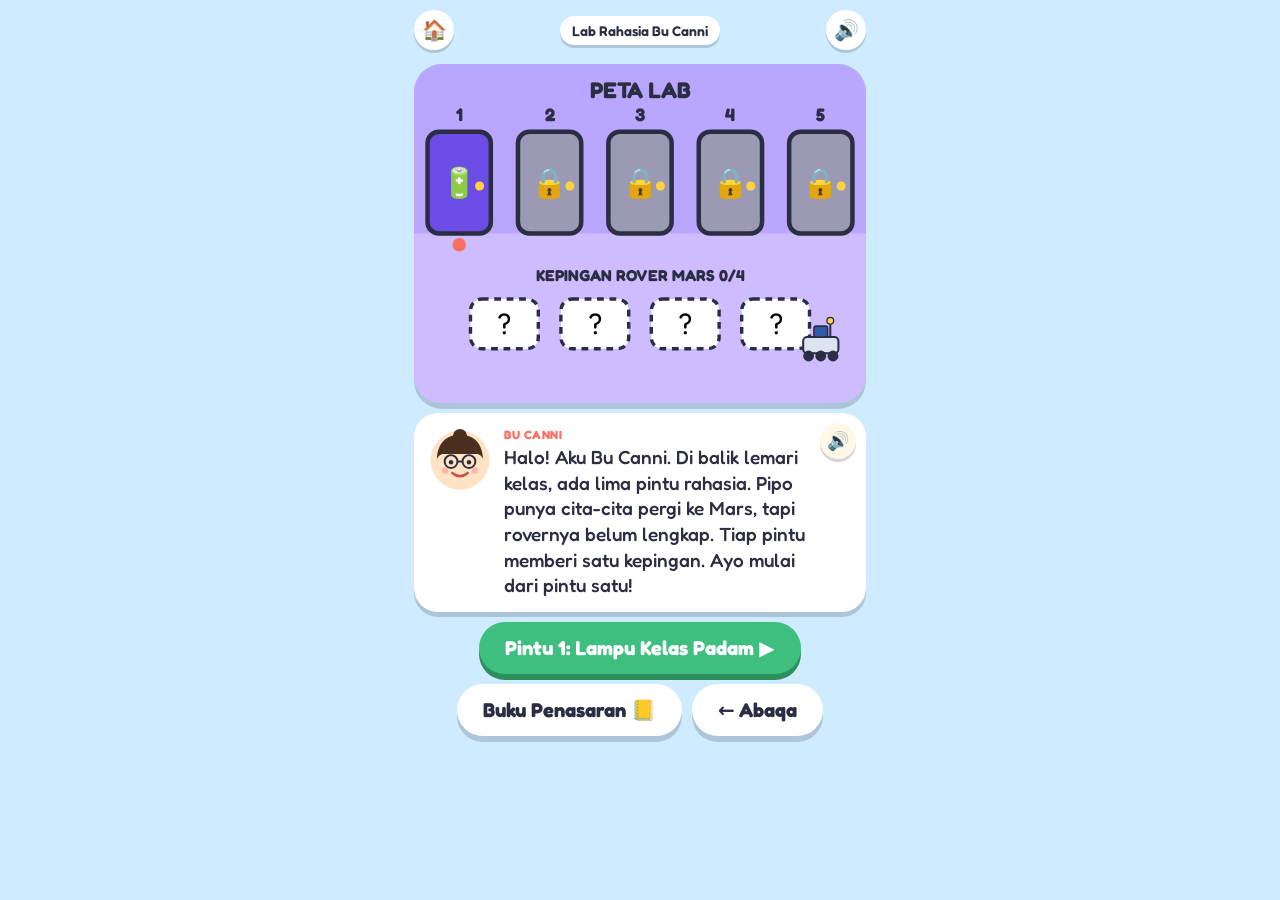
==== commit ef5901fc: "Abaqa: beranda dari tinjauan visual, jalan kembali dari Lab - Kartu Kelas 1 dan 2 dibedakan dengan a" ====
--- a/lab-bu-canni/index.html
+++ b/lab-bu-canni/index.html
@@ -20,7 +20,7 @@
   .stage{flex:0 0 auto;margin:4px 14px;background:linear-gradient(var(--sky2),var(--sky));border-radius:28px;overflow:hidden;box-shadow:0 6px 0 var(--shadow);position:relative}
   .stage svg{display:block;width:100%;height:auto}
   .panel{flex:1 1 auto;display:flex;flex-direction:column;padding:6px 14px 14px;gap:10px;min-height:0;overflow:auto}
-  .bubble{position:relative;background:var(--paper);border-radius:24px;padding:14px 48px 14px 14px;display:flex;gap:12px;align-items:flex-start;box-shadow:0 5px 0 var(--shadow);min-height:96px}
+  .bubble{position:relative;background:var(--paper);border-radius:24px;padding:14px 48px 14px 14px;display:flex;gap:12px;align-items:flex-start;box-shadow:0 5px 0 var(--shadow);min-height:96px;flex-shrink:0}
   .bubble .avatar{flex:0 0 64px;width:64px;height:64px}
   .bubble .who{font-size:12px;font-weight:700;color:var(--coral);letter-spacing:.5px;margin-bottom:2px}
   .bubble p{margin:0;font-size:19px;line-height:1.35;font-weight:500}
@@ -213,7 +213,7 @@
   if(done.length===0) speak('Halo! Aku Bu Canni. Di balik lemari kelas, ada lima pintu rahasia. Pipo punya cita-cita pergi ke Mars, tapi rovernya belum lengkap. Tiap pintu memberi satu kepingan. Ayo mulai dari pintu satu!');
   else if(done.length>=5) speak('Semua pintu sudah terbuka dan Pipo sudah sampai di Mars! Kamu bisa main lagi episode mana saja.');
   else speak(`Kepingan rover sudah ${KATA[done.filter(n=>n<5).length]} dari empat. Ayo buka pintu ${KATA[nextN]}!`);
-  controls(btn(done.length>=5?'Main lagi 🔁':`Pintu ${nextN}: ${EPISODES[nextN-1].title} ▶`,()=>EPISODES[nextN-1].start(),'mint')+btn('Buku Penasaran 📒',bookView,'ghost'));
+  controls(btn(done.length>=5?'Main lagi 🔁':`Pintu ${nextN}: ${EPISODES[nextN-1].title} ▶`,()=>EPISODES[nextN-1].start(),'mint')+btn('Buku Penasaran 📒',bookView,'ghost')+'<a class="btn ghost" href="../" style="text-decoration:none;min-height:44px;display:inline-flex;align-items:center">← Abaqa</a>');
 }
 function bookView(){
   setStep(-1); scene.innerHTML=`<rect width="400" height="300" fill="#FFF8E7"/><text x="200" y="40" text-anchor="middle" font-family="Fredoka" font-weight="700" font-size="20" fill="#2B2D42">BUKU PENASARAN</text>${pipo(200,190,'happy',1.1)}`;
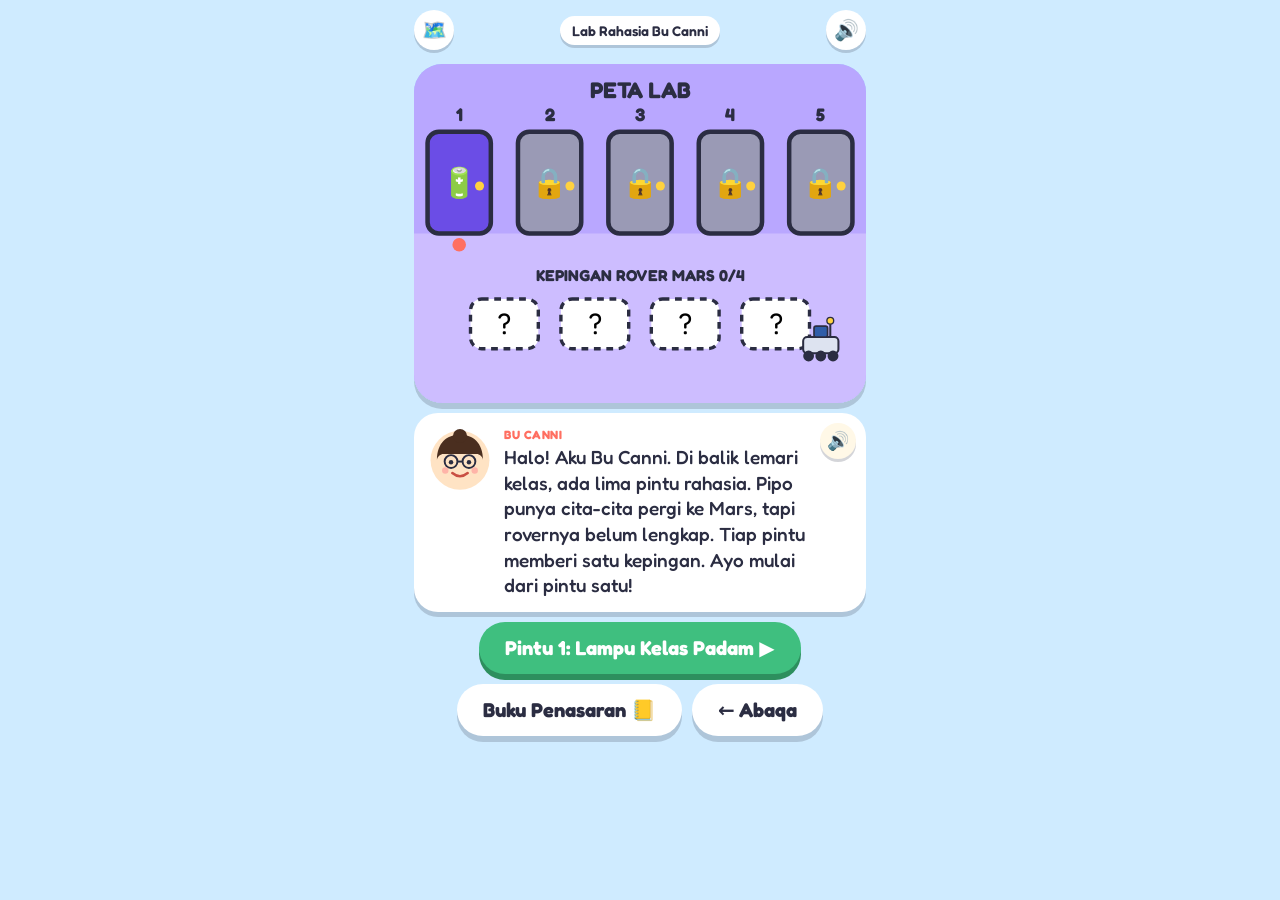
==== commit 534ca0f9: "Abaqa: perbaikan tinjauan kedua - Progres Lab di beranda membaca episode yang sudah selesai - Kebun " ====
--- a/lab-bu-canni/index.html
+++ b/lab-bu-canni/index.html
@@ -69,7 +69,7 @@
 <body>
 <div id="app">
   <div class="top">
-    <button id="home" title="Peta Lab">🏠</button>
+    <button id="home" title="Peta Lab" aria-label="Peta Lab">🗺️</button>
     <span class="ep" id="epLabel">Lab Rahasia Bu Canni</span>
     <button id="mute" title="Suara">🔊</button>
   </div>
